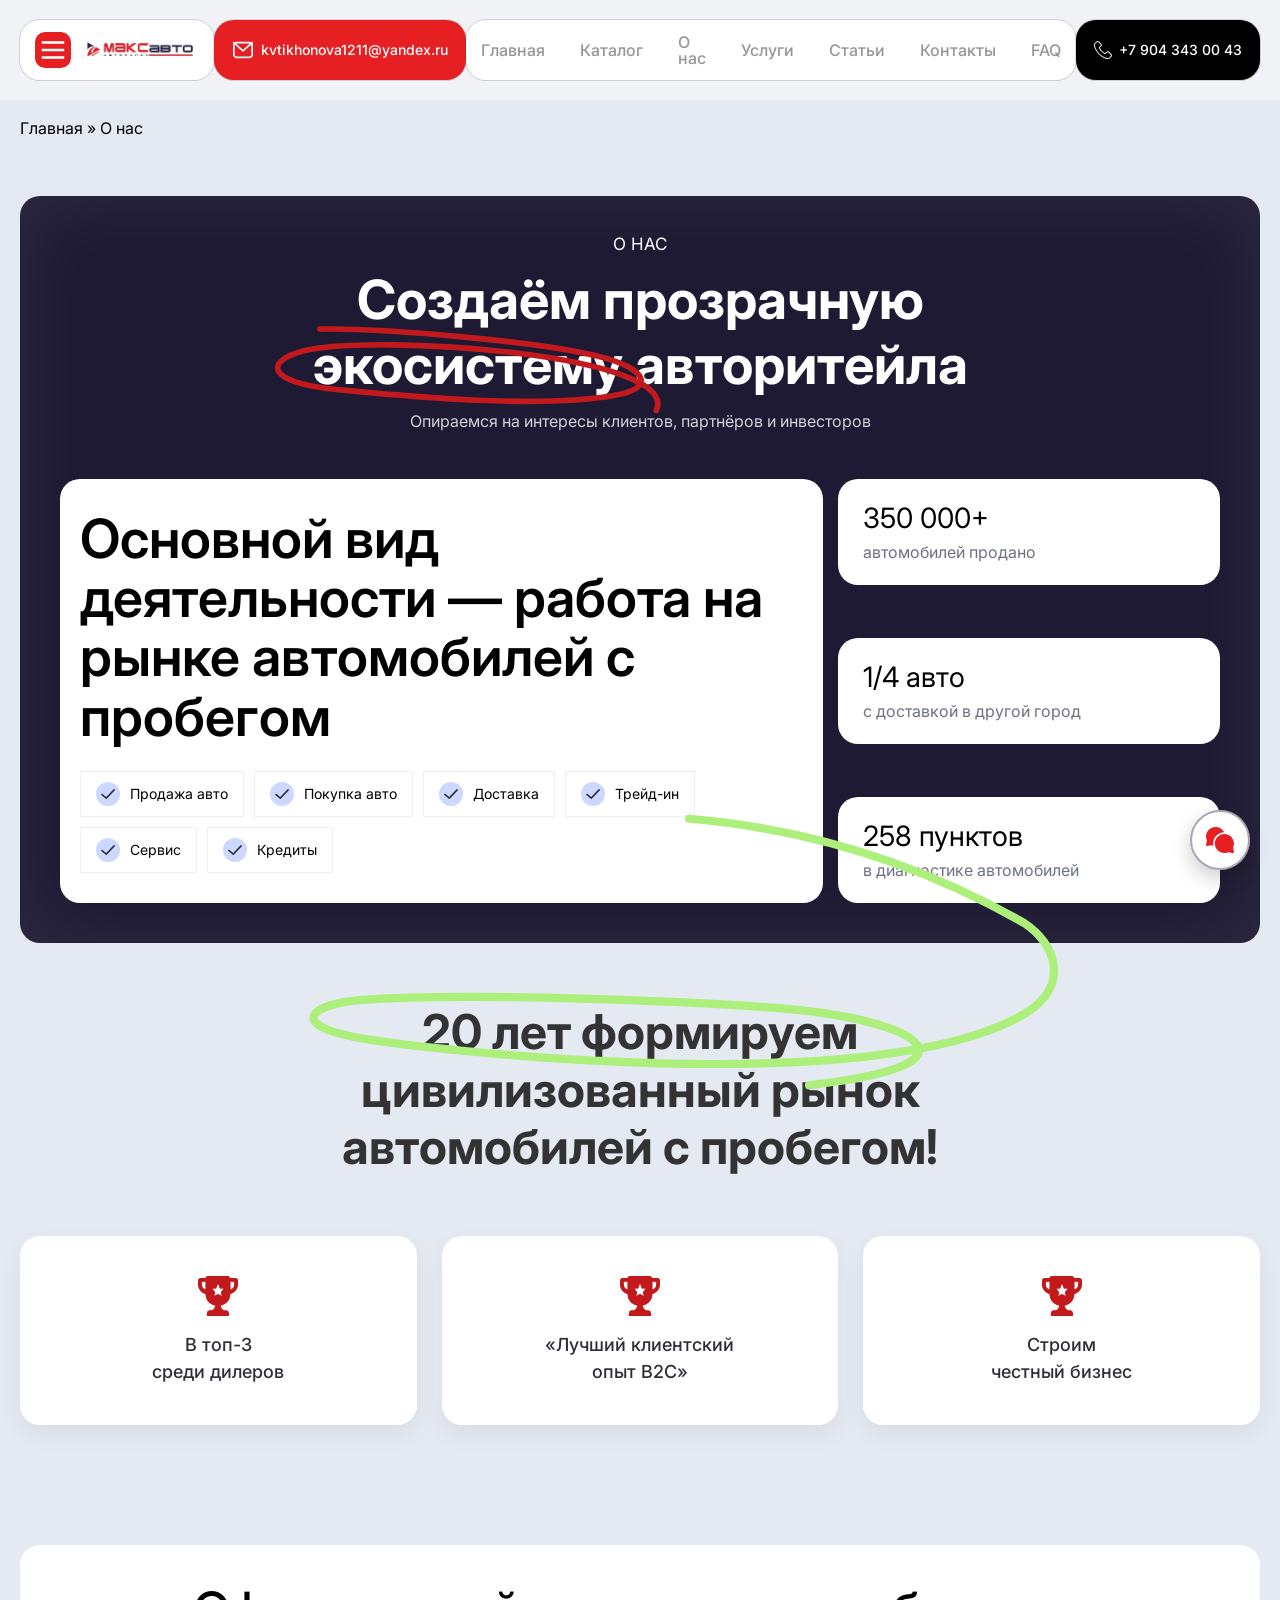
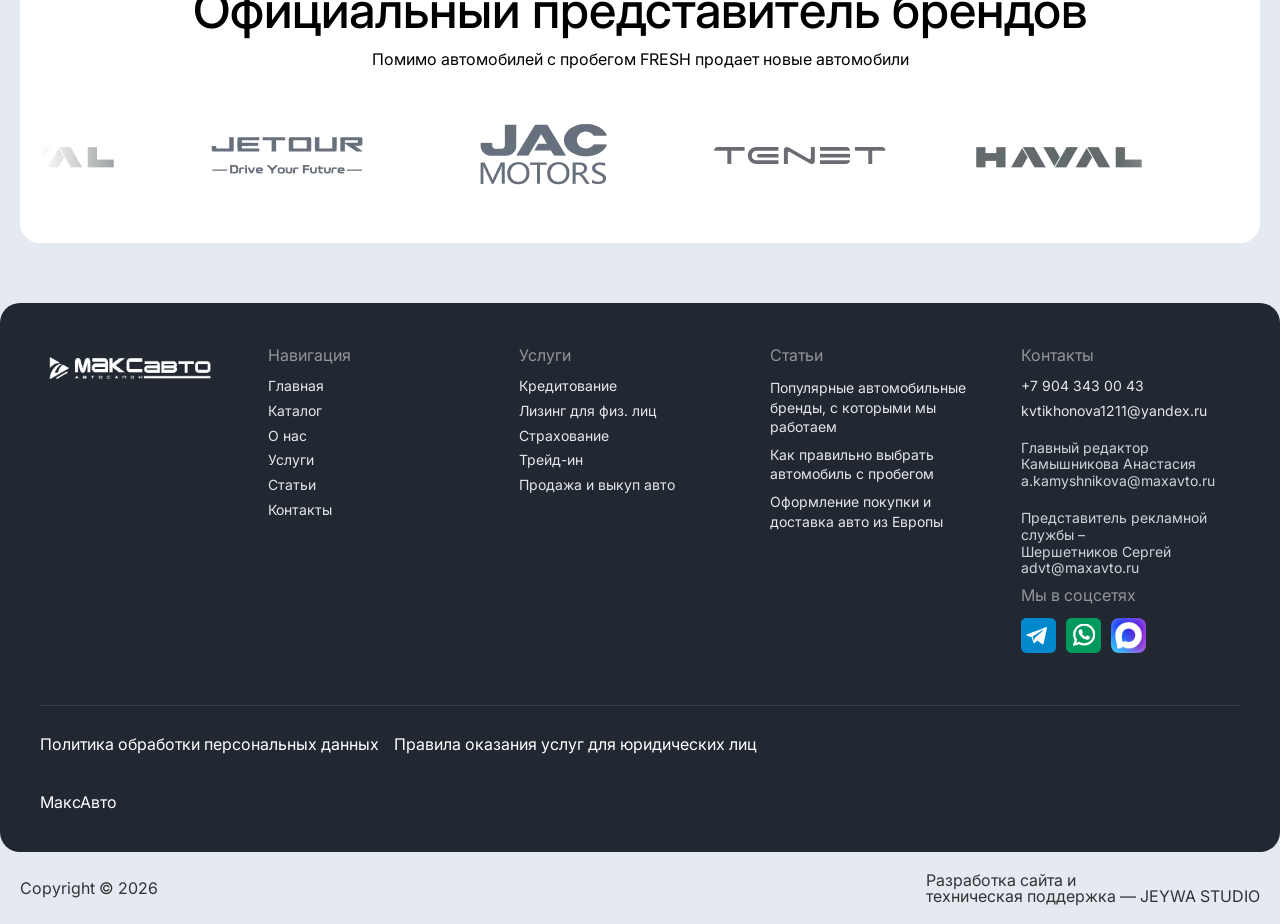
==== about.html @ a086f5d8 "new" ====
<!doctype html>
<html lang="ru">
  <head>
    <meta charset="UTF-8" />
    <meta name="viewport" content="width=device-width, initial-scale=1.0" />
    <link rel="preconnect" href="https://fonts.googleapis.com" />
    <link rel="preconnect" href="https://fonts.gstatic.com" crossorigin />
    <link
      rel="stylesheet"
      href="https://fonts.googleapis.com/css2?family=Inter:ital,opsz,wght@0,14..32,100..900;1,14..32,100..900&display=swap"
    />
    <link rel="stylesheet" href="/assests/css/reset.css" />
    <link
      rel="stylesheet"
      href="https://cdn.jsdelivr.net/npm/swiper@11/swiper-bundle.min.css"
    />
    <link rel="stylesheet" href="/assests/css/style.css" />
    <link
      rel="shortcut icon"
      href="/assests/img/icon.webp"
      type="image/x-icon"
    />
    <title>МаксАвто</title>
  </head>
  <body>
    <div class="wrapper">
      <div id="main-div">
        <div id="main-button" class="chat-pulse">
          <svg
            class="icon-mail"
            xmlns="http://www.w3.org/2000/svg"
            version="1.1"
            xmlns:xlink="http://www.w3.org/1999/xlink"
            width="28"
            height="28"
            x="0"
            y="0"
            viewBox="0 0 512.012 512.012"
            style="enable-background: new 0 0 512 512"
            xml:space="preserve"
            class=""
          >
            <g>
              <path
                d="M333.201 115.038c-28.905-59.021-89.37-98.042-157.193-98.042-97.047 0-176 78.505-176 175 0 26.224 5.63 51.359 16.742 74.794L.299 349.055c-2.094 10.472 7.144 19.728 17.618 17.656l83.279-16.465a172.546 172.546 0 0 0 34.732 12.151c-26.717-126.541 69.199-245.321 197.273-247.359z"
                fill="#e61f22"
                opacity="1"
                data-original="#e61f22"
                class=""
              ></path>
              <path
                d="M495.266 394.79a174.485 174.485 0 0 0 7.511-18.514h-.549c37.448-109.917-41.305-225.441-157.567-231.066l-.005-.018c-100.036-4.61-183.148 75.486-183.148 174.804 0 96.414 78.361 174.857 174.743 174.997 26.143-.035 51.201-5.663 74.568-16.747 91.207 18.032 84.094 16.75 86.189 16.75 9.479 0 16.56-8.686 14.709-17.941z"
                fill="#e61f22"
                opacity="1"
                data-original="#e61f22"
                class=""
              ></path>
            </g>
          </svg>

          <svg
            class="icon-close"
            xmlns="http://www.w3.org/2000/svg"
            version="1.1"
            xmlns:xlink="http://www.w3.org/1999/xlink"
            width="20"
            height="20"
            x="0"
            y="0"
            viewBox="0 0 320.591 320.591"
            style="enable-background: new 0 0 512 512"
            xml:space="preserve"
            class=""
          >
            <g>
              <path
                d="M30.391 318.583a30.37 30.37 0 0 1-21.56-7.288c-11.774-11.844-11.774-30.973 0-42.817L266.643 10.665c12.246-11.459 31.462-10.822 42.921 1.424 10.362 11.074 10.966 28.095 1.414 39.875L51.647 311.295a30.366 30.366 0 0 1-21.256 7.288z"
                fill="#333"
                opacity="1"
                data-original="#2e5085"
                class=""
              ></path>
              <path
                d="M287.9 318.583a30.37 30.37 0 0 1-21.257-8.806L8.83 51.963C-2.078 39.225-.595 20.055 12.143 9.146c11.369-9.736 28.136-9.736 39.504 0l259.331 257.813c12.243 11.462 12.876 30.679 1.414 42.922-.456.487-.927.958-1.414 1.414a30.368 30.368 0 0 1-23.078 7.288z"
                fill="#333"
                opacity="1"
                data-original="#2e5085"
                class=""
              ></path>
            </g>
          </svg>
        </div>
        <button
          type="button"
          id="wrapperdown"
          class="onlineregistration modalBtn"
          data-btn="1"
        >
          Заказать звонок
        </button>
        <a
          class="wrappericon"
          href="https://wa.me/79189179163"
          id="wrapper_whatsapp"
          target="_blank"
          title="whatsapp"
        >
          <svg
            xmlns="http://www.w3.org/2000/svg"
            version="1.1"
            x="0"
            y="0"
            width="24"
            height="24"
            viewBox="0 0 682 682.667"
          >
            <g>
              <path
                fill-rule="evenodd"
                d="M544.387 93.008C484.512 33.063 404.883.035 320.05 0 145.246 0 2.98 142.262 2.91 317.113c-.024 55.895 14.577 110.457 42.331 158.551L.25 640l168.121-44.102c46.324 25.27 98.477 38.586 151.55 38.602h.134c174.785 0 317.066-142.273 317.132-317.133.036-84.742-32.921-164.418-92.8-224.36zM320.05 580.94h-.11c-47.296-.02-93.683-12.73-134.16-36.742l-9.62-5.715-99.766 26.172 26.628-97.27-6.27-9.972c-26.386-41.969-40.32-90.476-40.296-140.281.055-145.332 118.305-263.57 263.7-263.57 70.406.023 136.59 27.476 186.355 77.3s77.156 116.051 77.133 186.485C583.582 462.69 465.34 580.94 320.05 580.94zm144.586-197.418c-7.922-3.968-46.883-23.132-54.149-25.78-7.258-2.645-12.547-3.962-17.824 3.968-5.285 7.93-20.469 25.781-25.094 31.066-4.625 5.29-9.242 5.953-17.168 1.985-7.925-3.965-33.457-12.336-63.726-39.332-23.555-21.012-39.457-46.961-44.082-54.89-4.617-7.938-.04-11.813 3.476-16.173 8.578-10.652 17.168-21.82 19.809-27.105 2.644-5.29 1.32-9.918-.664-13.883-1.977-3.965-17.824-42.969-24.426-58.84-6.437-15.445-12.965-13.36-17.832-13.601-4.617-.231-9.902-.278-15.187-.278-5.282 0-13.868 1.98-21.133 9.918-7.262 7.934-27.73 27.102-27.73 66.106s28.394 76.683 32.355 81.972c3.96 5.29 55.879 85.328 135.367 119.649 18.906 8.172 33.664 13.043 45.176 16.695 18.984 6.031 36.254 5.18 49.91 3.14 15.226-2.277 46.879-19.171 53.488-37.68 6.602-18.51 6.602-34.374 4.617-37.683-1.976-3.304-7.261-5.285-15.183-9.254zm0 0"
                fill="white"
              ></path>
            </g>
          </svg>
        </a>
        <a
          class="wrappericon wrapper_icon_messenger"
          href="#"
          id="wrapper_messenger"
          target="_blank"
          title="mesenger"
        >
          <img
            src="/assests/img/maxmessencer.png"
            loading="lazy"
            width="55"
            height="55"
            alt="mesenger"
          />
        </a>
        <a
          class="wrappericon"
          href="ht"
          id="wrappertg"
          target="_blank"
          title="Telegram"
        >
          <svg
            xmlns="http://www.w3.org/2000/svg"
            version="1.1"
            width="27"
            height="27"
            x="0"
            y="0"
            viewBox="0 0 24 24"
          >
            <g>
              <path
                d="m9.417 15.181-.397 5.584c.568 0 .814-.244 1.109-.537l2.663-2.545 5.518 4.041c1.012.564 1.725.267 1.998-.931L23.93 3.821l.001-.001c.321-1.496-.541-2.081-1.527-1.714l-21.29 8.151c-1.453.564-1.431 1.374-.247 1.741l5.443 1.693L18.953 5.78c.595-.394 1.136-.176.691.218z"
                fill="#fff"
              ></path>
            </g>
          </svg>
        </a>
      </div>
    </div>
    <header>
      <div class="container">
        <div class="logo">
          <div class="nav-trigger desktop" id="navTrigger">
            <svg
              viewBox="0 0 24 24"
              width="22"
              height="14"
              stroke="#fff"
              stroke-width="2"
              fill="none"
            >
              <path d="M3 6h18M3 12h18M3 18h18" />
            </svg>
          </div>
          <a href="/">
            <img src="assests/img/maxlogo.webp" alt="МаксАвто" />
          </a>
        </div>

        <div class="nav-trigger mobile" id="navTrigger2">
          <svg
            viewBox="0 0 24 24"
            width="35"
            height="35"
            stroke="#000"
            stroke-width="2"
            fill="none"
          >
            <path d="M3 6h18M3 12h18M3 18h18" />
          </svg>
        </div>

        <div class="phone">
          <a href="mailto:kvtikhonova1211@yandex.ru">
            <svg
              xmlns="http://www.w3.org/2000/svg"
              width="22"
              height="22"
              viewBox="0 0 24 24"
              fill="none"
              stroke="currentColor"
              stroke-width="1.8"
              stroke-linecap="round"
              stroke-linejoin="round"
            >
              <rect x="2" y="4" width="20" height="16" rx="3" />
              <polyline points="2,4 12,13 22,4" />
            </svg>
            kvtikhonova1211@yandex.ru
          </a>
        </div>

        <div class="headernav">
          <nav>
            <ul>
              <li><a href="#">Главная</a></li>
              <li><a href="/catalog.html">Каталог</a></li>
              <li><a href="/about.html">О нас</a></li>
              <li><a href="/services.html">Услуги</a></li>
              <li><a href="/articles.html">Статьи</a></li>
              <li><a href="/contacts.html">Контакты</a></li>
              <li><a href="/faq.html">FAQ</a></li>
            </ul>
          </nav>
        </div>

        <div class="icons">
          <a href="tel:+79043430043" class="icons__phone">
            <svg
              xmlns="http://www.w3.org/2000/svg"
              width="18"
              height="18"
              viewBox="0 0 482.6 482.6"
              style="enable-background: new 0 0 512 512"
              xml:space="preserve"
            >
              <g>
                <path
                  d="M98.339 320.8c47.6 56.9 104.9 101.7 170.3 133.4 24.9 11.8 58.2 25.8 95.3 28.2 2.3.1 4.5.2 6.8.2 24.9 0 44.9-8.6 61.2-26.3.1-.1.3-.3.4-.5 5.8-7 12.4-13.3 19.3-20 4.7-4.5 9.5-9.2 14.1-14 21.3-22.2 21.3-50.4-.2-71.9l-60.1-60.1c-10.2-10.6-22.4-16.2-35.2-16.2-12.8 0-25.1 5.6-35.6 16.1l-35.8 35.8c-3.3-1.9-6.7-3.6-9.9-5.2-4-2-7.7-3.9-11-6-32.6-20.7-62.2-47.7-90.5-82.4-14.3-18.1-23.9-33.3-30.6-48.8 9.4-8.5 18.2-17.4 26.7-26.1 3-3.1 6.1-6.2 9.2-9.3 10.8-10.8 16.6-23.3 16.6-36s-5.7-25.2-16.6-36l-29.8-29.8c-3.5-3.5-6.8-6.9-10.2-10.4-6.6-6.8-13.5-13.8-20.3-20.1-10.3-10.1-22.4-15.4-35.2-15.4-12.7 0-24.9 5.3-35.6 15.5l-37.4 37.4c-13.6 13.6-21.3 30.1-22.9 49.2-1.9 23.9 2.5 49.3 13.9 80 17.5 47.5 43.9 91.6 83.1 138.7zm-72.6-216.6c1.2-13.3 6.3-24.4 15.9-34l37.2-37.2c5.8-5.6 12.2-8.5 18.4-8.5 6.1 0 12.3 2.9 18 8.7 6.7 6.2 13 12.7 19.8 19.6 3.4 3.5 6.9 7 10.4 10.6l29.8 29.8c6.2 6.2 9.4 12.5 9.4 18.7s-3.2 12.5-9.4 18.7c-3.1 3.1-6.2 6.3-9.3 9.4-9.3 9.4-18 18.3-27.6 26.8l-.5.5c-8.3 8.3-7 16.2-5 22.2.1.3.2.5.3.8 7.7 18.5 18.4 36.1 35.1 57.1 30 37 61.6 65.7 96.4 87.8 4.3 2.8 8.9 5 13.2 7.2 4 2 7.7 3.9 11 6 .4.2.7.4 1.1.6 3.3 1.7 6.5 2.5 9.7 2.5 8 0 13.2-5.1 14.9-6.8l37.4-37.4c5.8-5.8 12.1-8.9 18.3-8.9 7.6 0 13.8 4.7 17.7 8.9l60.3 60.2c12 12 11.9 25-.3 37.7-4.2 4.5-8.6 8.8-13.3 13.3-7 6.8-14.3 13.8-20.9 21.7-11.5 12.4-25.2 18.2-42.9 18.2-1.7 0-3.5-.1-5.2-.2-32.8-2.1-63.3-14.9-86.2-25.8-62.2-30.1-116.8-72.8-162.1-127-37.3-44.9-62.4-86.7-79-131.5-10.3-27.5-14.2-49.6-12.6-69.7z"
                  fill="currentColor"
                ></path>
              </g>
            </svg>
            +7 904 343 00 43
          </a>
        </div>
      </div>
    </header>
    <main>
      <section class="bredcrumb">
        <div class="container">
          <div class="speedbar">
            <div class="over"><a href="/">Главная</a> » О нас</div>
          </div>
        </div>
      </section>
      <section class="about section">
        <div class="container">
          <div class="about-box">
            <!-- TOP TEXT -->
            <div class="about-head">
              <span>О НАС</span>
              <h2>
                Создаём прозрачную <br />
                <b class="stroke-text">экосистему</b> авторитейла
              </h2>
              <p>Опираемся на интересы клиентов, партнёров и инвесторов</p>
            </div>

            <!-- CONTENT -->
            <div class="about-grid">
              <!-- LEFT BIG -->
              <div class="about-main">
                <h3>
                  Основной вид деятельности — работа на рынке автомобилей с
                  пробегом
                </h3>

                <div class="about-tags">
                  <span>Продажа авто</span>
                  <span>Покупка авто</span>
                  <span>Доставка</span>
                  <span>Трейд-ин</span>
                  <span>Сервис</span>
                  <span>Кредиты</span>
                </div>
              </div>

              <!-- RIGHT STATS -->
              <div class="about-stats">
                <div class="about-card">
                  <h4>350 000+</h4>
                  <p>автомобилей продано</p>
                </div>

                <div class="about-card">
                  <h4>1/4 авто</h4>
                  <p>с доставкой в другой город</p>
                </div>

                <div class="about-card">
                  <h4>258 пунктов</h4>
                  <p>в диагностике автомобилей</p>
                </div>
              </div>
            </div>
          </div>
        </div>
      </section>
      <section class="about-bottom">
        <div class="container">
          <div class="about-bottom-inner">
            <h2 class="about-title">
              <span class="about-line-green"> 20 лет формируем </span> <br />
              цивилизованный рынок <br />
              автомобилей с пробегом!
            </h2>

            <div class="about-cards">
              <div class="about-card2">
                <p>В топ-3 <br />среди дилеров</p>
              </div>

              <div class="about-card2">
                <p>«Лучший клиентский <br />опыт B2C»</p>
              </div>

              <div class="about-card2">
                <p>Строим <br />честный бизнес</p>
              </div>
            </div>
          </div>
        </div>
      </section>
      <section class="_bestStandardsDealer_50ytu_136">
        <div class="container">
          <div class="content">
            <div class="_bestStandardsDealerHeader_50ytu_141">
              <h2 class="_bestStandardsDealerTitle_50ytu_144">
                Официальный представитель брендов
              </h2>
              <p class="_bestStandardsDealerText_50ytu_151">
                Помимо автомобилей с&nbsp;пробегом FRESH продает новые
                автомобили
              </p>
            </div>
            <div
              loop=""
              class="_logoMarquee_50ytu_157"
              aria-label="Логотипы наших партнёров"
              role="marquee"
            >
              <ul class="_logoMarqueeList_50ytu_164">
                <!--[-->
                <li class="_logoMarqueeListItem_50ytu_183">
                  <img
                    class="_logoMarqueeListSubitem_50ytu_198"
                    alt="Логотип Хавал"
                    src="[data-uri]"
                    aria-label="Логотип Хавал"
                    decoding="async"
                  />
                </li>
                <li class="_logoMarqueeListItem_50ytu_183">
                  <img
                    class="_logoMarqueeListSubitem_50ytu_198"
                    alt="Логотип Джетур"
                    src="[data-uri]"
                    aria-label="Логотип Джетур"
                    decoding="async"
                  />
                </li>
                <li class="_logoMarqueeListItem_50ytu_183">
                  <img
                    class="_logoMarqueeListSubitem_50ytu_198"
                    alt="Логотип Джак Моторс"
                    src="[data-uri]"
                    aria-label="Логотип Джак Моторс"
                    decoding="async"
                  />
                </li>
                <li class="_logoMarqueeListItem_50ytu_183">
                  <img
                    class="_logoMarqueeListSubitem_50ytu_198"
                    alt="Логотип Тенет"
                    src="data:image/svg+xml,%3csvg%20width='180'%20height='117'%20viewBox='0%200%20180%20117'%20fill='none'%20xmlns='http://www.w3.org/2000/svg'%3e%3cpath%20d='M175.539%2053.6435C175.539%2051.6309%20173.91%2050%20171.899%2050H162.217H158.303H144.98V53.6435H158.303V66.9881H162.217V53.6435H175.539Z'%20fill='%23696C70'/%3e%3cpath%20d='M17.3735%2050H7.69104C5.68025%2050%204.05078%2051.6309%204.05078%2053.6435H17.3735V66.9881H21.287V53.6435H34.6097V50H21.287H17.3735Z'%20fill='%23696C70'/%3e%3cpath%20d='M98.9496%2061.9792L78.8005%2050.5509C78.1656%2050.1889%2077.4482%2050%2076.717%2050C75.172%2050%2073.918%2051.2552%2073.918%2052.8015V66.9881H77.8314V56.1381C77.8314%2055.1427%2078.9047%2054.517%2079.7695%2055.0069L99.9187%2066.4372C100.554%2066.7972%20101.273%2066.9881%20102.002%2066.9881C103.547%2066.9881%20104.801%2065.7329%20104.801%2064.1866V50H100.888V60.848C100.888%2061.8434%2099.8145%2062.4691%2098.9496%2061.9792Z'%20fill='%23696C70'/%3e%3cpath%20d='M48.8436%2060.5283H68.4149V56.8848H48.8436C47.8392%2056.8848%2047.0234%2057.7012%2047.0234%2058.7065C47.0234%2059.7118%2047.8392%2060.5283%2048.8436%2060.5283Z'%20fill='%23696C70'/%3e%3cpath%20d='M46.3468%2050C41.6569%2050%2037.8555%2053.8049%2037.8555%2058.499C37.8555%2063.193%2041.6569%2066.9999%2046.3468%2066.9999H68.4144V63.3563H46.62C43.9409%2063.3563%2041.7689%2061.1824%2041.7689%2058.5009C41.7689%2055.8194%2043.9409%2053.6455%2046.62%2053.6455H68.4144V50H46.3468Z'%20fill='%23696C70'/%3e%3cpath%20d='M140.014%2056.8848H110.051V60.5283H140.014V56.8848Z'%20fill='%23696C70'/%3e%3cpath%20d='M110.051%2067H136.374C138.385%2067%20140.014%2065.369%20140.014%2063.3564H110.051V67Z'%20fill='%23696C70'/%3e%3cpath%20d='M110.051%2050V53.6435H140.014C140.014%2051.6309%20138.385%2050%20136.374%2050H110.051Z'%20fill='%23696C70'/%3e%3c/svg%3e"
                    aria-label="Логотип Тенет"
                    decoding="async"
                  />
                </li>
                <!--]-->
              </ul>
              <ul class="_logoMarqueeList_50ytu_164" aria-hidden="true">
                <!--[-->
                <li class="_logoMarqueeListItem_50ytu_183">
                  <img
                    class="_logoMarqueeListSubitem_50ytu_198"
                    alt=""
                    src="[data-uri]"
                    decoding="async"
                  />
                </li>
                <li class="_logoMarqueeListItem_50ytu_183">
                  <img
                    class="_logoMarqueeListSubitem_50ytu_198"
                    alt=""
                    src="[data-uri]"
                    decoding="async"
                  />
                </li>
                <li class="_logoMarqueeListItem_50ytu_183">
                  <img
                    class="_logoMarqueeListSubitem_50ytu_198"
                    alt=""
                    src="[data-uri]"
                    decoding="async"
                  />
                </li>
                <li class="_logoMarqueeListItem_50ytu_183">
                  <img
                    class="_logoMarqueeListSubitem_50ytu_198"
                    alt=""
                    src="data:image/svg+xml,%3csvg%20width='180'%20height='117'%20viewBox='0%200%20180%20117'%20fill='none'%20xmlns='http://www.w3.org/2000/svg'%3e%3cpath%20d='M175.539%2053.6435C175.539%2051.6309%20173.91%2050%20171.899%2050H162.217H158.303H144.98V53.6435H158.303V66.9881H162.217V53.6435H175.539Z'%20fill='%23696C70'/%3e%3cpath%20d='M17.3735%2050H7.69104C5.68025%2050%204.05078%2051.6309%204.05078%2053.6435H17.3735V66.9881H21.287V53.6435H34.6097V50H21.287H17.3735Z'%20fill='%23696C70'/%3e%3cpath%20d='M98.9496%2061.9792L78.8005%2050.5509C78.1656%2050.1889%2077.4482%2050%2076.717%2050C75.172%2050%2073.918%2051.2552%2073.918%2052.8015V66.9881H77.8314V56.1381C77.8314%2055.1427%2078.9047%2054.517%2079.7695%2055.0069L99.9187%2066.4372C100.554%2066.7972%20101.273%2066.9881%20102.002%2066.9881C103.547%2066.9881%20104.801%2065.7329%20104.801%2064.1866V50H100.888V60.848C100.888%2061.8434%2099.8145%2062.4691%2098.9496%2061.9792Z'%20fill='%23696C70'/%3e%3cpath%20d='M48.8436%2060.5283H68.4149V56.8848H48.8436C47.8392%2056.8848%2047.0234%2057.7012%2047.0234%2058.7065C47.0234%2059.7118%2047.8392%2060.5283%2048.8436%2060.5283Z'%20fill='%23696C70'/%3e%3cpath%20d='M46.3468%2050C41.6569%2050%2037.8555%2053.8049%2037.8555%2058.499C37.8555%2063.193%2041.6569%2066.9999%2046.3468%2066.9999H68.4144V63.3563H46.62C43.9409%2063.3563%2041.7689%2061.1824%2041.7689%2058.5009C41.7689%2055.8194%2043.9409%2053.6455%2046.62%2053.6455H68.4144V50H46.3468Z'%20fill='%23696C70'/%3e%3cpath%20d='M140.014%2056.8848H110.051V60.5283H140.014V56.8848Z'%20fill='%23696C70'/%3e%3cpath%20d='M110.051%2067H136.374C138.385%2067%20140.014%2065.369%20140.014%2063.3564H110.051V67Z'%20fill='%23696C70'/%3e%3cpath%20d='M110.051%2050V53.6435H140.014C140.014%2051.6309%20138.385%2050%20136.374%2050H110.051Z'%20fill='%23696C70'/%3e%3c/svg%3e"
                    decoding="async"
                  />
                </li>
                <!--]-->
              </ul>
            </div>
          </div>
        </div>
      </section>
    </main>
    <footer class="footer">
      <div class="container first">
        <div class="footer-top">
          <a href="#top" class="logo-footer">
            <img src="/assests/img/maxlogo.webp" alt="МаксАвто" />
          </a>
          <div class="footer-container">
            <div class="footer-col">
              <h4>Навигация</h4>
              <a href="#top">Главная</a>
              <a href="#catalog">Каталог</a>
              <a href="#about">О нас</a>
              <a href="#services">Услуги</a>
              <a href="#articles">Статьи</a>
              <a href="#contacts">Контакты</a>
            </div>

            <div class="footer-col">
              <h4>Услуги</h4>
              <a href="#services">Кредитование</a>
              <a href="#services">Лизинг для физ. лиц</a>
              <a href="#services">Страхование</a>
              <a href="#services">Трейд-ин</a>
              <a href="#services">Продажа и выкуп авто</a>
            </div>

            <div class="footer-col footer-col--articles">
              <h4>Статьи</h4>
              <a href="#articles"
                >Популярные автомобильные бренды, с которыми мы работаем</a
              >
              <a href="#articles"
                >Как правильно выбрать автомобиль с пробегом</a
              >
              <a href="#articles"
                >Оформление покупки и доставка авто из Европы</a
              >
            </div>

            <div class="footer-col">
              <h4>Контакты</h4>
              <a href="tel:+79043430043">+7 904 343 00 43</a>
              <a href="mailto:kvtikhonova1211@yandex.ru"
                >kvtikhonova1211@yandex.ru</a
              >

              <p class="mt">
                Главный редактор<br />
                Камышникова Анастасия<br />
                a.kamyshnikova@maxavto.ru
              </p>

              <p class="mt">
                Представитель рекламной службы –<br />
                Шершетников Сергей<br />
                advt@maxavto.ru
              </p>

              <h4>Мы в соцсетях</h4>
              <div class="icons">
                <a href="">
                  <img src="/assests/img/telegram.svg" alt="" />
                </a>
                <a href="">
                  <img src="/assests/img/whatsapp.svg" alt="" />
                </a>
                <a href="">
                  <img src="/assests/img/maxmessencer.png" alt="" />
                </a>
              </div>
            </div>
          </div>
        </div>
        <div class="politics">
          <a href="">Политика обработки персональных данных</a>
          <a href="">Правила оказания услуг для юридических лиц</a>
        </div>
        <div class="brands-footer">
          <a href="/">МаксАвто</a>
          <img
            src="https://cdn-s.freshauto.ru/system/brand_logo/bw_logo/1/Sollers.svg"
            alt=""
          />
          <img
            src="https://cdn-s.freshauto.ru/system/brand_logo/bw_logo/3/Logo-7.png"
            alt=""
          />
          <img
            src="https://cdn-s.freshauto.ru/system/brand_logo/bw_logo/4/Haval.svg"
            alt=""
          />
          <img
            src="https://cdn-s.freshauto.ru/system/brand_logo/bw_logo/5/Exeed.svg"
            alt=""
          />
          <img
            src="https://cdn-s.freshauto.ru/system/brand_logo/bw_logo/7/%D0%9C%D0%BE%D1%81%D0%BA%D0%B2%D0%B8%D1%87.svg"
            alt=""
          />
          <img
            src="https://cdn-s.freshauto.ru/system/brand_logo/bw_logo/8/Logo-6.png"
            alt=""
          />
          <img
            src="https://cdn-s.freshauto.ru/system/brand_logo/bw_logo/9/Jetour.svg"
            alt=""
          />
          <img
            src="https://cdn-s.freshauto.ru/system/brand_logo/bw_logo/10/Jac_Motors.svg"
            alt=""
          />
          <img
            src="https://cdn-s.freshauto.ru/system/brand_logo/bw_logo/12/Logo-5.png"
            alt=""
          />
        </div>
      </div>
      <div class="container">
        <div class="footer-bottom">
          <div>
            <p>Copyright © <span id="year"></span></p>
          </div>
          <a href="https://jeywastudio.com/">
            Разработка сайта и <br />
            техническая поддержка — JEYWA STUDIO
          </a>
        </div>
      </div>
    </footer>
    <script src="https://cdn.jsdelivr.net/npm/swiper@11/swiper-bundle.min.js"></script>
    <script src="/assests/main.js"></script>
  </body>
</html>
---- assests/css/style.css ----
:root {
  --color-brand-red:        #e61f22;
  --color-brand-red-dark:   #c4191c;
  --color-brand-red-light:  #ff4548;
  --color-brand-navy:       #000;
  --color-brand-navy-dark:  #1e1a33;
  --color-brand-white:      #FFFFFF;

  --color-brand-text-primary:  var(--color-brand-navy);
  --color-brand-text-accent:   var(--color-brand-red);
  --color-brand-text-on-dark:  #FFFFFF;

  --color-brand-cta-bg:        var(--color-brand-red);
  --color-brand-cta-bg-hover:  var(--color-brand-red-dark);
  --color-brand-cta-text:      #FFFFFF;

  --header-bg:      #F0F2F5;
  --header-offset:  100px;
  --pill-bg:        #FFFFFF;
  --pill-radius:    50px;
  --pill-shadow:    0 1px 3px rgba(0, 0, 0, 0.08);
  --br:             20px;

  --radius-lg: 16px;
  --radius-md: 10px;
  --radius-sm: 6px;

  --font-main: "Inter", sans-serif;

  --primary:        var(--color-brand-navy);
  --primary-hover:  var(--color-brand-navy-dark);
  --secondary:      var(--color-brand-red);
  --blue-dark:      var(--color-brand-navy);
  --white:          #FFFFFF;
  --border:         #e4e6ed;
  --color-2:        #fafbfc;
  --tertiary:       #8f8f8f;
  --fourty:         #4a5568;
}

html {
  font-family: var(--font-main);
  background: #e4e9f2;
  -webkit-font-smoothing: antialiased;
  -moz-osx-font-smoothing: grayscale;
}

body {
  font-family: var(--font-main);
  background: #e4e9f2;
  padding-top: var(--header-offset);
  transition: padding-top 0.4s cubic-bezier(0.4, 0, 0.2, 1);
  color: var(--color-brand-text-primary);
}

button,
input,
select,
textarea {
  font-family: inherit;
}

.container {
  max-width: 1450px;
  padding: 0 20px;
  margin: auto;
}

a { text-decoration: none; }

/* ── HEADER ── */
header {
  position: fixed;
  top: 0; left: 0; right: 0;
  z-index: 99;
  padding: 20px 0;
  transition:
    padding 0.4s cubic-bezier(0.4, 0, 0.2, 1),
    background-color 0.4s ease,
    box-shadow 0.4s ease;
    background: var(--header-bg);
}

header .container {
  display: flex;
  justify-content: space-between;
  align-items: center;
}

header .container > div {
  border-radius: var(--br);
  background: #ffffff;
  height: 60px;
  display: flex;
  align-items: center;
  padding: 0 15px;
  transition:
    box-shadow 0.4s cubic-bezier(0.4, 0, 0.2, 1),
    transform 0.4s cubic-bezier(0.4, 0, 0.2, 1);
    box-shadow: rgba(0, 0, 0, 0.02) 0px 1px 3px 0px, rgba(27, 31, 35, 0.15) 0px 0px 0px 1px;
}

.logo {
  width: 250px;
  height: 60px;
  display: flex;
  align-items: center;
  justify-content: flex-start;
  gap: 10px;
  background: #ffffff !important;
  border-radius: var(--br);
  overflow: hidden;
}

.logo svg { width: 30px; height: 30px; }
.logo a { width: 170px; }
.logo img { width: 100%; object-fit: contain; height: 100%; filter: none; }

.nav-trigger.desktop {
  display: flex;
  align-items: center;
  justify-content: center;
  width: 36px;
  height: 36px;
  flex-shrink: 0;
  background: var(--color-brand-red);
  border-radius: var(--radius-md);
  cursor: pointer;
  transition: background 0.2s;
}

.nav-trigger.desktop:hover { background: var(--color-brand-red-dark); }
.nav-trigger.mobile { display: none; }

.headernav nav ul {
  display: flex;
  align-items: center;
  gap: 35px;
}

.headernav nav ul li a {
  color: rgba(41, 45, 52, 0.5);
  font-size: 16px;
  font-weight: 500;
  transition: 0.3s ease;
  border-bottom: 2px solid transparent;
  padding-bottom: 18px;
}

.headernav nav ul li a:hover {
  color: var(--color-brand-red);
  border-color: var(--color-brand-red);
}

header .container > .phone {
  height: 60px;
  padding: 0 18px;
  background: var(--color-brand-red) !important;
}

.phone a {
  display: flex;
  align-items: center;
  gap: 7px;
  color: #ffffff;
  font-size: 14px;
  font-weight: 500;
  white-space: nowrap;
  text-decoration: none;
}

.phone a svg {
  flex-shrink: 0;
}

header .container > .icons {
  height: 60px;
  padding: 0 18px;
  background: var(--color-brand-navy) !important;
}

.icons {
  display: flex;
  align-items: center;
  gap: 5px;
}

.icons__phone {
  display: flex;
  align-items: center;
  gap: 7px;
  color: #ffffff;
  font-size: 14px;
  font-weight: 500;
  white-space: nowrap;
  text-decoration: none;
}

.icons__phone svg {
  flex-shrink: 0;
}

.icons__phone svg path {
  fill: currentColor;
}

.icons__divider { width: 1px; height: 20px; background: #e4e6ed; flex-shrink: 0; }

/* ── RESPONSIVE HEADER ── */
@media (max-width: 1350px) {
  .none { display: none; }
  header nav ul { gap: 23px; }
}

@media (max-width: 1200px) {
  header .headernav,
  header .phone,
  header .icons { display: none !important; }
  .nav-trigger.desktop { display: none !important; }
  .nav-trigger.mobile {
    display: flex !important;
    background: none !important;
    padding: 0;
    box-shadow: none !important;
  }
  header .container > div { justify-content: center; }
  .logo { width: 220px; }
}

/* ══════════════════════════════════════
   HERO SLIDER
══════════════════════════════════════ */
.hero {
  margin: 0 auto 20px;
}

.heroSwiper {
  width: 100%;
  height: 520px;
  border-radius: var(--br);
  overflow: hidden;
  position: relative;
}

.hero__slide {
  display: flex;
  align-items: flex-end;
  padding: 48px 70px;
  background-size: cover;
  background-position: center;
  position: relative;
  overflow: hidden;
}

.hero__slide::before {
  content: '';
  position: absolute;
  inset: 0;
  pointer-events: none;
  background:
    linear-gradient(
      to top,
      rgba(0, 0, 0, 0.55) 0%,
      rgba(0, 0, 0, 0.35) 35%,
      rgba(0, 0, 0, 0.15) 65%,
      rgba(0, 0, 0, 0) 100%
    ),
    linear-gradient(
      to right,
      rgba(0, 0, 0, 0.4) 0%,
      rgba(0, 0, 0, 0.15) 45%,
      rgba(0, 0, 0, 0) 100%
    );
  z-index: 1;
}

.hero__slide--1 {
  background-image: url('/assests/img/slide1new.png');
}

.hero__slide--2 {
  background-image: url('/assests/img/slide2new.png');
}

.hero__slide--3 {
  background-image: url('/assests/img/slide3new.png');
}

.hero__slide--4 {
  background-image: url('/assests/img/slide3new.png');
}

.hero__content {
  max-width: 860px;
  position: relative;
  z-index: 2;
}

.hero__title {
  font-size: 58px;
  font-weight: 800;
  color: #ffffff;
  line-height: 1.05;
  margin-bottom: 20px;
  text-transform: uppercase;
  letter-spacing: -1px;
}

.hero__title span {
  color: #ffffff;
}

.hero__desc {
  max-width: 520px;
  font-size: 17px;
  font-weight: 400;
  color: rgba(255,255,255,0.72);
  line-height: 1.6;
  margin-bottom: 0;
}

/* ── Custom progress pagination ── */
.hero__pagination {
  position: absolute;
  bottom: 28px;
  left: 70px;
  display: flex;
  gap: 10px;
  z-index: 10;
}

.hero__bullet {
  width: 48px;
  height: 6px;
  border-radius: 3px;
  background: rgba(255,255,255,0.25);
  overflow: hidden;
  cursor: pointer;
}

.hero__bullet span {
  display: block;
  height: 100%;
  width: 0%;
  background: #ffffff;
  border-radius: 3px;
  transition: none;
}

/* ── Arrows ── */
.heroSwiper .swiper-button-prev,
.heroSwiper .swiper-button-next {
  width: 48px;
  height: 48px;
  border-radius: 50%;
  background: rgba(255,255,255,0.12);
  border: 1px solid rgba(255,255,255,0.2);
  color: #ffffff;
  transition: background 0.2s, border-color 0.2s;
  backdrop-filter: blur(6px);
}

.heroSwiper .swiper-button-prev:hover,
.heroSwiper .swiper-button-next:hover {
  background: rgba(255, 255, 255, 0.22);
  border-color: rgba(255, 255, 255, 0.45);
}

.heroSwiper .swiper-button-prev::after,
.heroSwiper .swiper-button-next::after {
  font-size: 16px;
  font-weight: 700;
}

@media (max-width: 768px) {
  .heroSwiper { height: 420px; border-radius: 0; }
  .hero { padding: 0; }
  .hero__slide { padding: 40px 30px; }
  .hero__title { font-size: 36px; }
  .hero__desc {
    max-width: 100%;
    font-size: 15px;
  }
  .hero__pagination { left: 30px; }
}


.icons {
  display: flex;
  gap: 10px;
}
.icons img {
  width: 35px;
  height: 35px;
  transition: 0.4s ease;
}
.icons img:hover {
  opacity: 0.7;
}

.footer .container.first {
  background: #222831;
  color: #cfd3da;
  padding: 36px 40px 30px;
  border-radius: var(--br);
}

.footer-top {
  display: flex;
  align-items: flex-start;
  gap: 48px;
  padding-top: 8px;
}

.logo-footer {
  flex-shrink: 0;
}

.footer-container {
  flex: 1;
  display: grid;
  grid-template-columns: repeat(4, minmax(0, 1fr));
  gap: 32px;
  min-width: 0;
}

/* titles */
.footer-col h4 {
  font-size: 16px;
  color: #ffffff80;
  margin-bottom: 15px;
}

/* links */
.footer-col a {
  display: block;
  color: #e5e7eb;
  line-height: 1.2;
  text-decoration: none;
  font-size: 14px;
  margin-bottom: 8px;
  transition: 0.2s;
}

.footer-col a:hover {
  color: #fff;
}

.footer-col--articles a {
  line-height: 1.4;
}

/* text */
.footer-col p {
  font-size: 14px;
  margin-bottom: 10px;
  line-height: 1.2;
}

/* spacing */
.mt {
  margin-top: 20px;
}

/* socials */
.logo-footer img {
  display: block;
  width: 180px;
  height: auto;
  object-fit: contain;
  filter: brightness(0) invert(1);
}
.politics {
  margin: 40px 0 0;
  padding: 30px 0;
  border-top: 1px solid rgba(255, 255, 255, 0.1);
  display: flex;
  gap: 15px;
}
.politics a {
  color: #ffffff;
  font-size: 16px;
}
.brands-footer {
  display: flex;
  gap: 13px 24px;
  align-items: center;
  overflow: hidden;
}
.brands-footer a {
  color: #fff;
}
.brands-footer img {
  max-width: 288px;
  max-height: 40px;
  width: auto;
  height: 40px;
  object-fit: contain;
}
.footer-bottom {
  display: flex;
  align-items: center;
  gap: 20px;
  justify-content: space-between;
  padding: 20px 0;
}
.footer-bottom > a:hover {
  color: var(--blue-dark);
}
.footer-bottom > a {
  transition: 0.4s ease;
  font-size: 16px;
  color: #333;
}
.footer-bottom div {
  display: flex;
  align-items: center;
  gap: 20px;
}

.footer-bottom p {
  font-size: 16px;
  color: #333;
}


@media (max-width: 1200px) {
  .footer-top {
    flex-direction: column;
    gap: 28px;
  }

  .footer-container {
    width: 100%;
    grid-template-columns: repeat(2, minmax(0, 1fr));
  }
}

@media (max-width: 768px) {
  .footer-container {
    grid-template-columns: 1fr;
    gap: 28px;
  }
  .politics {
    flex-direction: column;
  }
  .footer-bottom {
    flex-direction: column;
  }
  .footer-bottom > a {
    transition: 0.4s ease;
    font-size: 16px;
    color: #333;
    text-align: center;
    line-height: 1.2;
  }
}

.section-head {
  text-align: center;
  margin-bottom: 50px;
}

.section-label {
  text-transform: uppercase;
  display: inline-flex;
  align-items: center;
  gap: 10px;
  background: #f4f6f8;
  padding: 10px 18px;
  border-radius: var(--br);
  font-size: 14px;
  color: var(--color-brand-navy);
  font-weight: 500;
}

.section-label i {
  width: 8px;
  height: 8px;
  background: var(--color-brand-red);
  border-radius: 50%;
  display: inline-block;
}

.section-head h2 {
  font-size: 38px;
  font-weight: 700;
  color: var(--color-brand-navy);
  margin-top: 15px;
}

.section-head--catalog {
  display: flex;
  align-items: center;
  justify-content: space-between;
  gap: 20px;
  text-align: left;
  margin-bottom: 32px;
}

.section-head.section-head--catalog {
  text-align: left;
}

.section-head--catalog h2 {
  font-size: 26px;
  font-weight: 700;
  margin: 0;
  line-height: 1.25;
}

.btn-catalog-all {
  flex-shrink: 0;
  display: inline-flex;
  align-items: center;
  gap: 10px;
  padding: 12px 22px;
  border-radius: var(--br);
  background: var(--color-brand-navy);
  font-size: 13px;
  font-weight: 600;
  color: #fff;
  text-decoration: none;
  text-transform: uppercase;
  letter-spacing: 0.02em;
  transition: background 0.2s ease;
}

.btn-catalog-all:hover {
  background: var(--color-brand-navy-dark);
  color: #fff;
}

@media (max-width: 575px) {
  .section-head--catalog {
    flex-direction: column;
    align-items: stretch;
    text-align: center;
  }

  .section-head--catalog h2 {
    font-size: 22px;
  }

  .section-head--catalog .btn-catalog-all {
    justify-content: center;
  }
}

/* BUTTON */
.btn-premium {
  text-transform: uppercase;
  width: fit-content;
  position: relative;
  display: flex;
  align-items: center;
  gap: 14px;
  padding: 18px 34px;
  border-radius: var(--br);
  background: var(--color-brand-red);
  font-size: 18px;
  font-weight: 600;
  color: #fff;
  text-decoration: none;
  overflow: hidden;
  transition: all 0.35s ease;
  margin: 20px auto 0 auto;
}

.btn-premium::before {
  content: "";
  position: absolute;
  top: 0;
  left: -60%;
  width: 50%;
  height: 100%;
  background: linear-gradient(
    120deg,
    transparent,
    rgba(255, 255, 255, 0.5),
    transparent
  );
  transform: skewX(-25deg);
  transition: 0.6s;
}

.btn-premium:hover::before {
  left: 120%;
}



.btn-premium:active {
  transform: scale(0.98);
}

.why-us {
  margin: 60px 0 32px;
  padding: 0;
}

.benefits-card {
  background: #ffffff;
  border-radius: 40px;
  padding: 36px 40px 28px;
  box-shadow: 0 2px 16px rgba(38, 33, 65, 0.06);
}

.benefits-card__title {
  font-size: 28px;
  font-weight: 700;
  color: var(--color-brand-navy);
  line-height: 1.25;
  margin: 0 0 32px;
  text-align: left;
}

.benefits-grid {
  display: grid;
  grid-template-columns: repeat(3, 1fr);
}

.benefits-item {
  display: flex;
  align-items: flex-start;
  gap: 16px;
  padding: 22px 20px;
  border-bottom: 1px solid #e8ecf2;
}

.benefits-item:nth-child(3n + 1),
.benefits-item:nth-child(3n + 2) {
  border-right: 1px solid #e8ecf2;
}

.benefits-item:nth-child(n + 4) {
  border-bottom: none;
  padding-bottom: 18px;
}

.benefits-item__icon {
  flex-shrink: 0;
  width: 48px;
  height: 48px;
  display: flex;
  align-items: center;
  justify-content: center;
  background: rgba(38, 33, 65, 0.08);
  border-radius: 12px;
  color: var(--color-brand-navy);
}

.benefits-item__text h3 {
  font-size: 16px;
  font-weight: 700;
  color: var(--color-brand-navy);
  margin: 0 0 8px;
  line-height: 1.3;
}

.benefits-item__text p {
  font-size: 14px;
  font-weight: 400;
  color: #6b7280;
  line-height: 1.55;
  margin: 0;
}

@media (max-width: 991px) {
  .benefits-card {
    padding: 32px 28px 36px;
    border-radius: 32px;
  }

  .benefits-card__title {
    font-size: 24px;
    margin-bottom: 24px;
  }

  .benefits-grid {
    grid-template-columns: 1fr 1fr;
  }

  .benefits-item {
    border-bottom: 1px solid #e8ecf2;
  }

  .benefits-item:nth-child(3n + 1),
  .benefits-item:nth-child(3n + 2) {
    border-right: none;
  }

  .benefits-item:nth-child(odd) {
    border-right: 1px solid #e8ecf2;
  }

  .benefits-item:nth-child(n + 5) {
    border-bottom: none;
  }
}

@media (max-width: 575px) {
  .benefits-card {
    padding: 24px 20px 28px;
    border-radius: 24px;
  }

  .benefits-card__title {
    font-size: 22px;
  }

  .benefits-grid {
    grid-template-columns: 1fr;
  }

  .benefits-item {
    border-right: none !important;
    padding: 20px 4px;
  }

  .benefits-item:not(:last-child) {
    border-bottom: 1px solid #e8ecf2;
  }
}

html {
  scroll-behavior: smooth;
}

#main-button:focus-visible {
  outline: 2px solid var(--color-brand-red);
  outline-offset: 3px;
}

.icon {
  display: flex;
  align-items: center;
  justify-content: center;
  color: var(--color-brand-navy);
}

.icon img {
  width: 52px;
  height: 52px;
}

.icon {
  display: flex;
  gap: 10px;
}

.row{
  display: grid;
  grid-template-columns: repeat(3, 1fr);
  gap: 30px;
  align-items: stretch
}

.row > * {
  flex-shrink: 0;
  width: 100%;
  max-width: 100%;
  padding-right: calc(var(--bs-gutter-x) * 0.5);
  padding-left: calc(var(--bs-gutter-x) * 0.5);
  margin-top: var(--bs-gutter-y);
}
.col-12 {
  flex: 0 0 auto;
  width: 100%;
}
.brends {
  padding: 60px 0;
}

.brends .row {
  display: grid;
  grid-template-columns: repeat(2, 1fr);
  gap: 5px;
  row-gap: 5px;
  align-items: stretch;
}

.brends .row > * {
  padding-left: 0;
  padding-right: 0;
  margin-top: 0;
  min-width: 0;
}

@media (min-width: 576px) {
  .brends .row {
    grid-template-columns: repeat(4, 1fr);
  }
}

@media (min-width: 992px) {
  .brends .row {
    grid-template-columns: repeat(7, 1fr);
    gap: 5px;
    row-gap: 5px;
  }
}

.brends-card {
  background-color: #fafbfd;
  border: none;
  border-radius: var(--br);
  min-height: 96px;
  height: 100%;
  padding: 12px 10px;
  justify-content: center;
}

.mouse-cursor-gradient-tracking {
  position: relative;
  font-size: 1.2rem;
  border: none;
  color: #fff;
  cursor: pointer;
  outline: 0;
  overflow: hidden;
  display: flex;
  align-items: center;
}

.brends-card img {
  width: 100%;
  max-width: 110px;
  height: auto;
  max-height: 64px;
  object-fit: contain;
  position: relative;
  z-index: 10;
}

.brends__top {
    justify-content: flex-start;
    align-items: center;
    flex-wrap: wrap;
    gap: 16px 24px;
    margin-bottom: 24px;
}

.brends__top .section-title {
    margin-bottom: 0;
}

.mouse-cursor-gradient-tracking {
    position: relative;
    font-size: 1.2rem;
    border: none;
    color: #fff;
    cursor: pointer;
    outline: 0;
    overflow: hidden;
    display: flex;
    align-items: center
}

.brends-card svg {
  width: min(100%, 110px);
  height: auto;
  max-height: 64px;
}
.mouse-cursor-gradient-tracking::before {
    --size: 0;
    content: '';
    position: absolute;
    z-index: 1;
    left: var(--x);
    top: var(--y);
    width: var(--size);
    height: var(--size);
    background: radial-gradient(circle closest-side,#dbdbe2,transparent);
    transform: translate(-50%,-50%);
    transition: width .4s,height .4s
}

.mouse-cursor-gradient-tracking:hover::before {
    --size: 1000px
}

.car-search {
  padding-top: 24px;
  margin-bottom: 40px;
}

.car-search__pill {
  display: flex;
  align-items: center;
  flex-wrap: wrap;
  background: #fff;
  border-radius: 40px;
  padding: 20px 24px;
  box-shadow: 0 2px 16px rgba(38, 33, 65, 0.08);
  gap: 16px;
  margin: 0 auto;
}

.car-search__select {
  position: relative;
  flex: 1;
  display: flex;
  align-items: center;
  gap: 10px;
  height: 52px;
  padding: 0 20px;
  cursor: pointer;
  user-select: none;
  border: 1px solid #e5e5e5;
  border-radius: 20px;
  background-color: #f3f6fa;
  transition: background 0.2s, border-color 0.2s;
}


.car-search__select > svg:first-child {
  color: #64717f;
  flex-shrink: 0;
}

.car-search__value {
  flex: 1;
  font-size: 15px;
  font-weight: 500;
  color: #9ca3af;
  white-space: nowrap;
  overflow: hidden;
  text-overflow: ellipsis;
}

.car-search__value.selected {
  color: var(--color-brand-navy);
}

.car-search__chevron {
  color: #64717f;
  flex-shrink: 0;
  transition: transform 0.25s ease;
}

.car-search__select.open .car-search__chevron {
  transform: rotate(180deg);
}

/* Dropdown */
.car-search__dropdown {
  display: none;
  position: absolute;
  top: calc(100% + 8px);
  left: 0;
  min-width: 220px;
  background: #fff;
  border-radius: var(--br);
  box-shadow: 0 8px 32px rgba(38, 33, 65, 0.14);
  z-index: 200;
  overflow: hidden;
  padding: 6px 0;
}

.car-search__select.open .car-search__dropdown {
  display: block;
}

.car-search__option {
  padding: 11px 18px;
  font-size: 14px;
  font-weight: 500;
  color: var(--color-brand-navy);
  cursor: pointer;
  transition: background 0.15s, color 0.15s;
}

.car-search__option:hover:not(.car-search__option--empty) {
  background: #f3f6fa;
}



.car-search__option--empty {
  color: #9ca3af;
  cursor: default;
  font-style: italic;
}

.car-search__option--empty:hover {
  background: none;
  color: #9ca3af;
}

/* Divider */
.car-search__divider {
  width: 1px;
  height: 28px;
  background: #e4e6ed;
  flex-shrink: 0;
  margin: 0 4px;
}

.car-search__btn {
  display: flex;
  align-items: center;
  gap: 10px;
  height: 52px;
  padding: 0 24px;
  background: var(--color-brand-red);
  color: #fff;
  font-size: 15px;
  font-weight: 600;
  border: none;
  border-radius: 20px;
  cursor: pointer;
  white-space: nowrap;
  flex-shrink: 0;
  transition: background 0.2s;
}

@media (min-width: 992px) {
  .car-search__select {
    min-width: 0;
  }

  .car-search__btn {
    margin-left: auto;
  }
}

.car-search__btn:hover {
  background: var(--color-brand-red-dark);
}



@media (max-width: 640px) {
  .car-search__pill {
    flex-direction: column;
    border-radius: var(--br);
    padding: 12px;
    gap: 8px;
  }
  .car-search__divider { width: 100%; height: 1px; margin: 0; }
  .car-search__select { width: 100%; }
  .car-search__btn { width: 100%; justify-content: center; }
}
.hero-contact {
  position: relative;
  max-width: 1000px;
  margin: 32px auto 48px;
  background: #f3f3f3;
  border-radius: var(--br);
  padding: 24px;
  display: flex;
  align-items: stretch;
  gap: 20px;
  z-index: 1;
}

.hero-contact__quick {
  flex: 1;
  min-width: 0;
  background: #fff;
  border-radius: var(--br);
  padding: 24px 22px;
  display: flex;
  flex-direction: column;
  gap: 16px;
}

.hero-contact__quick-title {
  margin: 0;
  font-size: 20px;
  font-weight: 700;
  color: var(--color-brand-navy);
  line-height: 1.25;
}

.hero-contact__text {
  margin: 0;
  font-size: 14px;
  line-height: 1.55;
  color: rgba(41, 45, 52, 0.72);
}

.hero-contact__cta {
  display: inline-flex;
  align-items: center;
  justify-content: center;
  width: 100%;
  height: 48px;
  border: none;
  border-radius: var(--br);
  background: var(--color-brand-red);
  color: #fff;
  font-size: 15px;
  font-weight: 600;
  font-family: inherit;
  cursor: pointer;
  transition: background 0.2s;
}

.hero-contact__cta:hover {
  background: var(--color-brand-red-dark);
}

.hero-contact__subtitle {
  margin: 4px 0 0;
  font-size: 13px;
  font-weight: 600;
  text-transform: uppercase;
  letter-spacing: 0.04em;
  color: rgba(41, 45, 52, 0.45);
}

.contact-cards {
  display: flex;
  flex-direction: column;
  gap: 10px;
}

.hero-contact__media {
  flex: 0 0 48%;
  max-width: 500px;
  min-width: 420px;
  min-height: 420px;
  border-radius: var(--br);
  overflow: hidden;
}

.hero-contact__media img {
  display: block;
  width: 100%;
  height: 100%;
  object-fit: cover;
  object-position: center;
}

.contact-card {
  background: #fff;
  border-radius: var(--br);
  padding: 10px 14px;
  display: flex;
  gap: 12px;
  align-items: center;
  text-decoration: none;
  color: inherit;
  box-shadow: rgba(0, 0, 0, 0.16) 0px 1px 4px;
}

.contact-card .icon img {
  width: 44px;
  height: 44px;
  border-radius: 50%;
  display: flex;
  align-items: center;
  justify-content: center;
}

.contact-card span {
  font-size: 15px;
  color: #888;
}

.contact-card h4 {
  font-size: 24px;
  margin: 5px 0 0;
  color: var(--color-brand-navy);
}

@media (max-width: 991px) {
  .hero-contact {
    flex-direction: column;
    padding: 24px 20px;
  }

  .hero-contact__quick {
    flex: none;
    width: 100%;
  }
}

@media (max-width: 575px) {
  .hero-contact {
    margin: 24px 16px 32px;
  }

  .hero-contact__media {
    flex: none;
    width: 100%;
    max-width: none;
    min-width: 0;
    min-height: 300px;
    height: 300px;
  }
}

.cars {
  padding: 8px 0 60px 0;
}

/* CARD */
.car-card {
  display: block;
  background: #ffffff;
  border-radius: var(--br);
  overflow: hidden;
  color: var(--color-brand-navy);
  text-decoration: none;
  box-shadow: 0 2px 16px rgba(38, 33, 65, 0.08);
}

a.car-card:hover {
  color: var(--color-brand-navy);
}

/* IMAGE */
.car-image {
  position: relative;
  width: 100%;
  height: 250px;
  background: #f4f6f8;
  overflow: hidden;
}

.car-image__primary,
.car-image__hover {
  position: absolute;
  inset: 0;
  width: 100%;
  height: 100%;
  object-fit: cover;
  transition: opacity 0.35s ease;
}

.car-image__hover {
  opacity: 0;
}

.car-card:hover .car-image__hover {
  opacity: 1;
}

/* CONTENT */
.car-content {
  padding: 20px;
}

.car-content h3 {
  font-size: 22px;
  font-weight: 700;
  margin-bottom: 10px;
  color: var(--color-brand-navy);
}

/* META */
.car-meta {
  display: flex;
  justify-content: space-between;
  align-items: center;
}

.car-meta span {
  font-size: 13px;
  color: #9ca3af;
  font-weight: 500;
}

.badge {
  background: #f4f6f8;
  color: var(--color-brand-navy);
  padding: 6px 14px;
  border-radius: var(--br);
  font-size: 13px;
  font-weight: 500;
}

/* LINE */
.divider {
  height: 1px;
  background: #e4e6ed;
  margin: 16px 0;
}

/* SPECS GRID */
.car-specs {
  display: grid;
  grid-template-columns: 1fr 1fr;
  gap: 14px;
  margin-bottom: 0;
  padding-bottom: 0;
  border-bottom: none;
}

/* SPEC ITEM */
.spec {
  display: flex;
  gap: 10px;
  align-items: center;
}

.spec p {
  font-size: 12px;
  color: #9ca3af;
  margin-bottom: 3px;
}

.spec b {
  font-size: 14px;
  font-weight: 600;
  color: var(--color-brand-navy);
}

/* ICON BASE */
.car-card .icon {
  background: rgba(38, 33, 65, 0.08);
  border-radius: var(--br);
  padding: 8px;
  display: flex;
  align-items: center;
  justify-content: center;
  flex-shrink: 0;
}

.car-card .icon svg {
  width: 20px;
  height: 20px;
}

.car-card .icon.mileage svg {
  stroke: var(--color-brand-navy);
}

.car-card .icon.gearbox svg circle,
.car-card .icon.gearbox svg path {
  stroke: var(--color-brand-navy);
  fill: none;
}

.car-card .icon.fuel svg path,
.car-card .icon.engine svg path {
  fill: var(--color-brand-navy);
}

/* BOTTOM */
.car-bottom {
  display: flex;
  justify-content: space-between;
  align-items: center;
}

.price {
  font-size: 22px;
  font-weight: 700;
  color: var(--color-brand-navy);
}

.price span {
  font-size: 13px;
  color: #9ca3af;
  font-weight: 400;
}

.btn-car {
  display: inline-flex;
  align-items: center;
  gap: 6px;
  background: transparent;
  color: #6b7280;
  padding: 0;
  border-radius: 0;
  text-decoration: none;
  font-weight: 500;
  font-size: 12px;
  letter-spacing: 0.02em;
  text-transform: uppercase;
  transition: color 0.2s ease;
  pointer-events: none;
}

.car-card:hover .btn-car {
  color: var(--color-brand-navy);
}

/* GRID */
.cars-grid {
  display: grid;
  grid-template-columns: repeat(4, 1fr);
  gap: 18px;
}

.cars-grid > .swiper-slide {
  width: auto !important;
  min-width: 0;
  height: auto;
  flex-shrink: unset;
  box-sizing: border-box;
}

.cars-grid .car-image {
  height: 180px;
}

.cars-grid .car-content {
  padding: 14px 16px;
}

.cars-grid .car-content h3 {
  font-size: 17px;
  margin-bottom: 8px;
  line-height: 1.25;
}

.cars-grid .car-meta span {
  font-size: 11px;
}

.cars-grid .badge {
  padding: 4px 10px;
  font-size: 11px;
}

.cars-grid .divider {
  margin: 12px 0;
}

.cars-grid .car-specs {
  gap: 10px;
}

.cars-grid .spec p {
  font-size: 11px;
}

.cars-grid .spec b {
  font-size: 12px;
}

.cars-grid .car-card .icon {
  padding: 6px;
}

.cars-grid .car-card .icon svg {
  width: 16px;
  height: 16px;
}

.cars-grid .price {
  font-size: 17px;
}

.cars-grid .price span {
  font-size: 11px;
}

.cars-grid .btn-car {
  padding: 10px 14px;
  font-size: 11px;
  border-radius: var(--br);
}

@media (max-width: 1200px) {
  .cars-grid { grid-template-columns: repeat(3, 1fr); }
}

@media (max-width: 991px) {
  .cars-grid { grid-template-columns: repeat(2, 1fr); }
}

@media (max-width: 575px) {
  .cars-grid { grid-template-columns: 1fr; }

  .cars-grid .car-image {
    height: 220px;
  }
}
.services-layout {
  display: grid;
  grid-template-columns: 320px 1fr;
  gap: 15px;
  margin-top: 40px;
  align-items: stretch;
}

.servicesSwiper {
  width: 100%;
  min-height: 520px;
}

.servicesSwiper .swiper-wrapper {
  align-items: stretch;
}

.servicesSwiper .swiper-slide {
  height: auto;
  display: flex;
}

.servicesSwiper .swiper-slide .service-card {
  width: 100%;
}
/* ── Services layout ── */
.services {
  padding: 60px 0;
}

.services-layout {
  display: grid;
  grid-template-columns: 320px 1fr;
  gap: 15px;
  margin-top: 40px;
  align-items: start;
}
.services-cta-card {
  position: relative;
  border-radius: 40px;
  overflow: hidden;
  min-height: 580px;
  display: flex;
  flex-direction: column;
  background: #0D1520;
}

.services-cta-bg {
  position: absolute;
  inset: 0;
  z-index: 0;
}

.services-cta-car-img {
  position: absolute;
  top: 50%;
  left: 0;
  transform: translateY(-50%);
  width: 100%;
  height: 217px;
  object-fit: cover;
  object-position: center center;
}

.services-cta-overlay {
  position: absolute;
  inset: 0;

}

/* Content — flex column, space-between */
.services-cta-content {
  position: relative;
  z-index: 1;
  padding: 32px 24px 30px;
  display: flex;
  flex-direction: column;
  justify-content: space-between;
  height: 100%;
  min-height: 580px;
}

/* Yuxarı text bloku */
.services-cta-top {
  display: flex;
  flex-direction: column;
  gap: 12px;
  text-align: center;
}

.services-cta-card h3 {
  font-size: 26px;
  font-weight: 700;
  color: #fff;
  line-height: 1.25;
  margin: 0;
}

.services-cta-card p {
  font-size: 14px;
  color: rgba(255,255,255,0.6);
  line-height: 1.6;
  margin: 0;
}

/* Aşağı form bloku */
.services-cta-bottom {
  display: flex;
  flex-direction: column;
  gap: 12px;
}

/* Input */
.services-cta-input {
  background: #fff;
  border-radius: 20px;
  padding: 14px 16px;
  display: flex;
  align-items: center;
  justify-content: space-between;
  gap: 10px;
}

.services-cta-input input {
  background: none;
  border: none;
  outline: none;
  color: #0D1520;
  font-size: 16px;
  font-weight: 500;
  width: 100%;
  letter-spacing: 1px;
}

.services-cta-input input::placeholder {
  color: #c0c8d4;
  font-weight: 400;
  letter-spacing: 0;
}

.services-cta-rus {
  display: flex;
  flex-direction: column;
  align-items: center;
  gap: 2px;
  flex-shrink: 0;
  border-left: 1px solid #e4e6ed;
  padding-left: 12px;
}

.services-cta-rus span {
  font-size: 20px;
  line-height: 1;
}

.services-cta-rus small {
  font-size: 10px;
  font-weight: 700;
  color: #0D1520;
  letter-spacing: 0.5px;
}

/* Düymə */
.services-cta-btn {
  display: flex;
  align-items: center;
  justify-content: center;
  height: 52px;
  background: var(--color-brand-red);
  color: #fff;
  font-size: 16px;
  font-weight: 600;
  border: none;
  border-radius: 20px;
  text-decoration: none;
  transition: background 0.2s;
  cursor: pointer;
}

.services-cta-btn:hover {
  background: var(--color-brand-red-dark);
}

.services-cta-link {
  text-align: center;
  font-size: 13px;
  color: rgba(255,255,255,0.45);
  text-decoration: underline;
  text-underline-offset: 3px;
  transition: color 0.2s;
}

.services-cta-link:hover {
  color: #fff;
}
/* ── Services Swiper ── */
.servicesSwiper {
  overflow: hidden;
  height: 100%;
}

.servicesSwiper .swiper-slide {
  height: auto;
}


.services {
  padding: 60px 0;
}

.services-layout {
  display: grid;
  grid-template-columns: 350px 1fr;
  gap: 15px;
  margin-top: 40px;
  align-items: stretch;
}

/* ── Sol CTA card ── */
.services-cta-card {
  position: relative;
  border-radius: 40px;
  overflow: hidden;
  display: flex;
  flex-direction: column;
  background: #0D1520;
}

.services-cta-bg {
  position: absolute;
  inset: 0;
  z-index: 0;
}

.services-cta-car-img {
  position: absolute;
  top: 50%;
  left: 0;
  transform: translateY(-50%);
  width: 100%;
  height: 217px;
  object-fit: cover;
  object-position: center center;
}

.services-cta-overlay {
  position: absolute;
  inset: 0;
  background: linear-gradient(
    to bottom,
    rgba(13, 21, 32, 0.85) 0%,
    rgba(13, 21, 32, 0.2) 40%,
    rgba(13, 21, 32, 0.2) 60%,
    rgba(13, 21, 32, 0.95) 100%
  );
}

.services-cta-content {
  position: relative;
  z-index: 1;
  padding: 32px 24px 30px;
  display: flex;
  flex-direction: column;
  justify-content: space-between;
  flex: 1;
}

.services-cta-top {
  display: flex;
  flex-direction: column;
  gap: 12px;
  text-align: center;
}

.services-cta-card h3 {
  font-size: 24px;
  font-weight: 700;
  color: #fff;
  line-height: 1.25;
  margin: 0;
}

.services-cta-card p {
  font-size: 14px;
  color: rgba(255,255,255,0.55);
  line-height: 1.6;
  margin: 0;
}

.services-cta-bottom {
  display: flex;
  flex-direction: column;
  gap: 12px;
}

.services-cta-input {
  background: #fff;
  border-radius: 20px;
  padding: 14px 16px;
  display: flex;
  align-items: center;
  justify-content: space-between;
  gap: 10px;
}

.services-cta-input input {
  background: none;
  border: none;
  outline: none;
  color: #0D1520;
  font-size: 16px;
  font-weight: 500;
  width: 100%;
  letter-spacing: 1px;
}

.services-cta-input input::placeholder {
  color: #c0c8d4;
  font-weight: 400;
  letter-spacing: 0;
}

.services-cta-rus {
  display: flex;
  flex-direction: column;
  align-items: center;
  gap: 2px;
  flex-shrink: 0;
  border-left: 1px solid #e4e6ed;
  padding-left: 12px;
}

.services-cta-rus span { font-size: 20px; line-height: 1; }
.services-cta-rus small {
  font-size: 10px;
  font-weight: 700;
  color: #0D1520;
  letter-spacing: 0.5px;
}

.services-cta-btn {
  display: flex;
  align-items: center;
  justify-content: center;
  height: 52px;
  background: var(--color-brand-red);
  color: #fff;
  font-size: 16px;
  font-weight: 600;
  border: none;
  border-radius: 20px;
  text-decoration: none;
  transition: background 0.2s;
  cursor: pointer;
}

.services-cta-btn:hover { background: var(--color-brand-red-dark); }

.services-cta-link {
  text-align: center;
  font-size: 13px;
  color: rgba(255,255,255,0.45);
  text-decoration: underline;
  text-underline-offset: 3px;
  transition: color 0.2s;
}

.services-cta-link:hover { color: #fff; }

/* ── Swiper ── */
.servicesSwiper {
  width: 100%;
  overflow: hidden;
}

.servicesSwiper .swiper-wrapper {
  align-items: stretch;
}

.servicesSwiper .swiper-slide {
  height: auto;
  display: flex;
}

/* ── Service card ── */
.service-card {
  background: #f5f7fa;
  border-radius: var(--br);
  text-align: center;
  box-shadow: 0 10px 25px rgba(0, 0, 0, 0.08);
  width: 100%;
  display: flex;
  flex-direction: column;
}

.service-card img {
  width: 100%;
  height: 320px;
  object-fit: contain;
  border-radius: var(--br) var(--br) 0 0;

}

.services-content {
  padding: 20px 24px 28px;
  display: flex;
  flex-direction: column;
  align-items: center;
  flex: 1;
}

.service-card h3 {
  font-size: 20px;
  font-weight: 600;
  color: #1a1a1a;
  margin-bottom: 10px;
}

.service-card p {
  font-size: 14px;
  color: #6b7280;
  line-height: 1.5;
  margin-bottom: 20px;
  flex: 1;
  width: 100%;
}

.service-card a {
  display: inline-flex;
  align-items: center;
  gap: 6px;
  color: var(--color-brand-red);
  font-weight: 500;
  text-decoration: none;
  transition: 0.3s;
  margin-top: auto;
}

.service-card a::after {
  content: '';
  width: 12px;
  height: 13px;
  flex-shrink: 0;
  background: url("data:image/svg+xml,%3Csvg xmlns='http://www.w3.org/2000/svg' width='12' height='13' fill='none'%3E%3Cpath fill='%23e61f22' d='m4.36 1.95 4.21 4.2c.05.05.09.1.11.17a.56.56 0 0 1 0 .38.43.43 0 0 1-.1.15l-4.22 4.21a.6.6 0 0 1-.44.18.61.61 0 0 1-.45-.19.6.6 0 0 1 0-.87L7.15 6.5 3.47 2.83a.59.59 0 0 1-.17-.43.6.6 0 0 1 .19-.45.6.6 0 0 1 .87 0Z'/%3E%3C/svg%3E")
    center / contain no-repeat;
}

.service-card a:hover { color: var(--color-brand-red-dark); }

.service-card a:hover::after {
  background-image: url("data:image/svg+xml,%3Csvg xmlns='http://www.w3.org/2000/svg' width='12' height='13' fill='none'%3E%3Cpath fill='%23c4191c' d='m4.36 1.95 4.21 4.2c.05.05.09.1.11.17a.56.56 0 0 1 0 .38.43.43 0 0 1-.1.15l-4.22 4.21a.6.6 0 0 1-.44.18.61.61 0 0 1-.45-.19.6.6 0 0 1 0-.87L7.15 6.5 3.47 2.83a.59.59 0 0 1-.17-.43.6.6 0 0 1 .19-.45.6.6 0 0 1 .87 0Z'/%3E%3C/svg%3E");
}

/* ── Responsive ── */
@media (max-width: 991px) {
  .services-layout {
    grid-template-columns: 1fr;
  }
  .services-cta-card {
    min-height: 480px;
  }
}

/* ══════════════════════════════════════
   LOCATIONS
══════════════════════════════════════ */
.locations {
  padding: 60px 0;
}

.locations-grid {
  display: grid;
  grid-template-columns: repeat(3, 1fr);
  gap: 20px;
  margin-top: 40px;
}

.location-card {
  background: #fff;
  border-radius: var(--br);
  overflow: hidden;
  box-shadow: 0 2px 16px rgba(38, 33, 65, 0.07);
  display: flex;
  flex-direction: column;
  transition: box-shadow 0.3s, transform 0.3s;
}

.location-card:hover {
  box-shadow: 0 8px 28px rgba(38, 33, 65, 0.12);
}

.location-media {
  position: relative;
  height: 200px;
  flex-shrink: 0;
  overflow: hidden;
  background: #f3f6fa;
}

.location-media img {
  width: 100%;
  height: 100%;
  object-fit: cover;
  display: block;
}

/* ── Info ── */
.location-info {
  padding: 22px 22px 22px;
  display: flex;
  flex-direction: column;
  gap: 14px;
  flex: 1;
}

.location-info h4 {
  font-size: 17px;
  font-weight: 700;
  color: var(--color-brand-navy);
  margin: 0;
}

.location-lead {
  font-size: 13px;
  color: #6b7280;
  line-height: 1.5;
  margin: 0;
}

.location-contacts--cols {
  display: grid;
  grid-template-columns: 1fr 1fr;
  gap: 12px 20px;
  flex: 1;
  align-items: start;
}

.location-contacts--cols .location-phones {
  flex: none;
}

.location-contacts__aside {
  display: flex;
  flex-direction: column;
  gap: 6px;
  min-width: 0;
}

.location-contacts--cols .location-emails {
  gap: 6px;
}

@media (max-width: 480px) {
  .location-contacts--cols {
    grid-template-columns: 1fr;
  }
}

.location-phones {
  list-style: none;
  margin: 0;
  padding: 0;
  display: flex;
  flex-direction: column;
  gap: 6px;
  flex: 1;
}

.location-phones li {
  display: flex;
  align-items: center;
  gap: 8px;
  font-size: 14px;
  line-height: 1.4;
}

.location-phones li svg {
  width: 14px;
  height: 14px;
  color: #6b7280;
  flex-shrink: 0;
}

.location-phones li a {
  color: var(--color-brand-navy);
  text-decoration: none;
  font-weight: 500;
  transition: color 0.2s;
}

.location-phones li a:hover {
  color: var(--color-brand-navy-dark);
}

.location-phones--main li {
  align-items: flex-start;
  padding-bottom: 4px;
}

.location-phones__stack {
  display: flex;
  flex-direction: column;
  gap: 2px;
}

.location-phones__label {
  font-size: 11px;
  font-weight: 600;
  text-transform: uppercase;
  letter-spacing: 0.04em;
  color: #9ca3af;
}

.location-email,
.location-emails a {
  display: flex;
  align-items: center;
  gap: 8px;
  font-size: 13px;
  color: var(--color-brand-navy);
  text-decoration: none;
  word-break: break-all;
  transition: color 0.2s;
}

.location-email svg,
.location-emails a svg {
  width: 14px;
  height: 14px;
  color: #6b7280;
  flex-shrink: 0;
}

.location-emails {
  display: flex;
  flex-direction: column;
  gap: 4px;
}

.location-email:hover,
.location-emails a:hover {
  color: var(--color-brand-navy-dark);
  text-decoration: underline;
}

/* ── Button ── */
.location-btn {
  display: flex;
  align-items: center;
  justify-content: center;
  height: 46px;
  background: var(--color-brand-navy);
  color: #fff;
  font-size: 14px;
  font-weight: 600;
  border-radius: 20px;
  text-decoration: none;
  transition: background 0.2s;
  margin-top: auto;
}

.location-btn:hover {
  background: var(--color-brand-navy-dark);
  color: #fff;
}

/* ── Responsive ── */
@media (max-width: 991px) {
  .locations-grid { grid-template-columns: 1fr 1fr; }
}

@media (max-width: 576px) {
  .locations-grid { grid-template-columns: 1fr; }
}

.wrapper {
  height: 100vh;
  background: #333;
}

#main-div {
  position: fixed;
  right: 20px;
  bottom: 20px;
  z-index: 0;
}
#main-button .icon-close {
  display: none;
}
#main-button.open .icon-mail {
  display: none;
}
#main-button.open .icon-close {
  display: block;
}

#main-button {
  display: flex;
  align-items: center;
  justify-content: center;
  position: absolute;
  right: 10px;
  bottom: 10px;
  height: 60px;
  width: 60px;
  font-size: 22px;
  color: #fff;
  cursor: pointer;
  background-color: #fff;
  box-shadow: 0 8px 20px rgba(0, 0, 0, 0.2);
  border: 1px solid var(---light-yellow);
  border-radius: 50%;
  transition: box-shadow 0.3s ease, transform 0.3s ease;
  z-index: 1;
}

#main-button:hover {
  background-color: #fff;
  box-shadow: 0 12px 24px rgba(0, 0, 0, 0.3);
  transform: scale(1.08);
}

#main-button ~ .onlineregistration {
  display: flex;
  justify-content: center;
  align-items: center;
  gap: 10px;
  visibility: hidden;
  font-weight: bold;
  text-decoration: none;
  height: 50px;
  padding: 0 25px;
  color: #fff;
  border: 1px solid var(--blue);
  background: var(--blue);
  box-shadow: 0 8px 20px rgba(0, 0, 0, 0.2);
  position: absolute;
  z-index: -1;
  right: 10px !important;
  bottom: 10px !important;
  opacity: 0;
  white-space: nowrap;
  cursor: pointer;
  transition: all 0.3s ease;
  border-radius: 30px;
  font-size: 14px;
}

#main-button ~ .wrappericon {
  display: flex;
  align-items: center;
  justify-content: center;
  cursor: pointer;
  position: absolute;
  right: 10px;
  bottom: 0;
  z-index: -1;
  height: 55px;
  width: 55px;
  opacity: 0;
  text-decoration: none;
  box-shadow: 0 8px 20px rgba(0, 0, 0, 0.2);
  border-radius: 50%;
  transition: all 0.3s ease;
}


#main-button ~ .wrapper_icon_messenger {
  width: fit-content;
  height: fit-content;
  box-shadow: unset;
  border-radius: unset;
}
#main-button.open .icon-close {
  display: block;
}
#main-button .icon-close {
  display: none;
}
#main-button.open ~ .onlineregistration {
  visibility: visible;
  right: 80px !important;
  opacity: 1;
  transition: 0.4s all cubic-bezier(0, 0.01, 0, 1.27);
  background: #fff;
  color: black;
  width: 200px;
}
#main-button.open ~ #wrapper_messenger {
  bottom: 82px;
  right: 10px;
  border-radius: 50%;
  overflow: hidden;
}

#main-button.open ~ .wrappericon {
  opacity: 1;
  transition: 0.4s all cubic-bezier(0, 0.01, 0, 1.27);
}
#main-button.open ~ #wrappertg {
  bottom: 150px;
  background: linear-gradient(0deg, #017ab1, #01abe6) !important;
}

#main-button.open ~ .wrappericon {
  opacity: 1;
  transition: 0.4s all cubic-bezier(0, 0.01, 0, 1.27);
}
#main-button.open ~ #wrapper_whatsapp {
  bottom: 220px;
  background: lab(70.5521% -66.5147 45.8073);
}
#main-button.open ~ #wrapper_imo {
  bottom: 350px;
  border-radius: 50%;
  overflow: hidden;
}
#main-button.open ~ .wrappericon {
  opacity: 1;
  transition: 0.4s all cubic-bezier(0, 0.01, 0, 1.27);
}
#main-button.open ~ #wrapper_messenger{
  width: 55px;
  height: 55px;
}
#main-button.chat-pulse::before,
#main-button.chat-pulse::after {
  content: "";
  position: absolute;
  inset: 0;
  border-radius: 50%;
  border: 2px solid rgba(38, 33, 65, 0.22);
  animation: chat-ripple 2.6s cubic-bezier(0.4, 0, 0.2, 1) infinite;
  pointer-events: none;
  z-index: -1;
}

#main-button.chat-pulse::after {
  animation-delay: 1.3s;
}

#main-button.chat-pulse.open::before,
#main-button.chat-pulse.open::after {
  animation: none;
  opacity: 0;
}

@keyframes chat-ripple {
  0% {
    transform: scale(1);
    opacity: 0.55;
  }

  70% {
    opacity: 0.12;
  }

  100% {
    transform: scale(1.75);
    opacity: 0;
  }
}

@media (prefers-reduced-motion: reduce) {
  #main-button.chat-pulse::before,
  #main-button.chat-pulse::after {
    animation: none;
    opacity: 0;
  }
}

.wrapper {
  display: block;
  position: absolute;
  z-index: 200;
}
/* BURGER BUTTON */
#open_menu {
  display: none;
  cursor: pointer;
}

.bredcrumb{
  padding:  0;
  padding-top: 20px;
}
.bredcrumb a{
  color: #000
}
.about-box {
  background:var(--color-brand-navy-dark);
  box-shadow: inset 0 0 80px rgba(255, 255, 255, 0.08);
  border-radius: var(--br);
  padding: 40px 40px;
  color: #fff;
}

/* HEAD */
.about-head {
  text-align: center;
  margin-bottom: 50px;
}

.about-head span {
  font-size: 17px;
}

.about-head h2 {
  font-size: 54px;
  font-weight: 700;
  line-height: 1.2;
  margin: 15px 0;
}

.about-head p {
  opacity: 0.8;
}

/* STROKE EFFECT (экосистему) */
.stroke-text {
  position: relative;
  display: inline-block;
}

.stroke-text::before {
  content: "";
  width: 125%;
  height: 155%;
  position: absolute;
  background-image: url("data:image/svg+xml,%3Csvg xmlns='http://www.w3.org/2000/svg' viewBox='0 0 619 140'%3E%3Cpath stroke='%23C4191C' stroke-linecap='round' stroke-width='9' fill='none' d='M73 5c96-2 368 20 462 48 62 19 73 47 8 58-126 22-343 0-440-9C-24 89-9 54 46 40c116-29 607 6 565 95'/%3E%3C/svg%3E");
  background-repeat: no-repeat;
  background-size: contain;
  top: 66%;
  left: 50%;
  transform: translate(-50%, -50%);
  z-index: 2;
}

/* GRID */
.about-grid {
  display: grid;
  grid-template-columns: 2fr 1fr;
  gap: 15px;
}

/* LEFT BIG CARD */
.about-main {
  background: #fff;
  color: #000;
  border-radius: var(--br);
  padding: 30px 20px;
}

.about-main h3 {
  font-size: 54px;
  line-height: 1.1;
  margin-bottom: 25px;
  font-weight: 600;
}

/* TAGS */
.about-tags {
  display: flex;
  flex-wrap: wrap;
  gap: 10px;
}

.about-tags span {
  padding: 10px 15px;
  border-radius: var(--br-2);
  font-size: 14px;
  border: 1px solid #ecf0f5;
  position: relative;
  display: flex;
  align-items: center;
  gap: 10px;
}
.about-tags span::before {
  content: "";
  display: inline-block;
  background-image: url("data:image/svg+xml,%3Csvg xmlns='http://www.w3.org/2000/svg' viewBox='0 0 16 11'%3E%3Cpath stroke='%23292D34' stroke-linecap='round' stroke-linejoin='round' stroke-width='1.7' fill='none' d='m15 1-9 9-5-4'/%3E%3C/svg%3E");
  background-repeat: no-repeat;
  background-position: center;
  background-size: 60%;
  background-color: #ccd8ff;
  width: 24px;
  height: 24px;
  border-radius: var(--br);
}

/* RIGHT CARDS */
.about-stats {
  display: flex;
  flex-direction: column;
  gap: 20px;
  justify-content: space-between;
}
.about-card {
  background: #fff;
  color: #000;
  border-radius: var(--br);
  padding: 25px;
  display: flex;
  flex-direction: column;
  gap: 12px;
}

.about-card h4 {
  font-size: 28px;
}

.about-card p {
  font-size: 16px;
  color: #6b7280;
}

/* HOVER PREMIUM */
.about-card:hover,
.about-main:hover {
  transform: translateY(-5px);
  box-shadow: 0 20px 40px rgba(0, 0, 0, 0.1);
  transition: 0.4s;
}
.about-bottom {
  padding-top: 0 !important;
}

.about-bottom-inner {
  position: relative;
  text-align: center;
}

/* TITLE */
.about-title {
  font-size: 48px;
  font-weight: 700;
  color: #333;
  line-height: 1.2;
  position: relative;
  display: inline-block;
  margin-bottom: 60px;
}
.about-line-green {
  position: relative;
}

/* GREEN LINE */
.about-line-green::before {
  content: "";
  position: absolute;
  left: 50%;
  top: 40%;
  width: 172%;
  height: 300px;
  transform: translateX(-50%);
  background-image: url("data:image/svg+xml,%3Csvg xmlns='http://www.w3.org/2000/svg' fill='none' viewBox='0 0 819 301'%3E%3Cpath stroke='%23ADEF7B' stroke-linecap='round' stroke-width='9' d='M546 296c190-22 121-63 21-78-84-13-393-24-511-15-52 4-79 26-8 40 72 14 573 72 735-26 48-30 33-75-2-98A884 884 0 0 0 415 5'/%3E%3C/svg%3E");
  background-repeat: no-repeat;
  background-size: contain;
  background-position: center;
  top: -85%;
  left: 60%;
  transform: translate(-50%, -50%);
  z-index: 2;
}

/* CARDS */
.about-cards {
  display: grid;
  grid-template-columns: repeat(3, 1fr);
  gap: 25px;
}

/* CARD */
.about-card2 {
  position: relative;
  background: #fff;
  border-radius: var(--br);
  padding: 40px 20px;
  transition: 0.4s;
  box-shadow: 0 10px 25px rgba(0, 0, 0, 0.05);
  overflow: hidden;
}

/* ICON (before) */
.about-card2::before {
  content: "";
  width: 40px;
  height: 40px;
  margin: auto;
  display: block;
  margin-bottom: 15px;

background-image: url("data:image/svg+xml,%3Csvg xmlns='http://www.w3.org/2000/svg' fill='none' viewBox='0 0 42 42'%3E%3Cpath fill='%23C4191C' d='M40 2h-6l-2-2H11C9 0 8 1 8 2H2L0 4v5c0 5 4 9 8 10 0 6 4 11 10 12v1l-1 2-2 2h-3l-2 1-1 4 1 1h22l1-1-1-4-2-1h-3l-2-2-1-2v-1c6-1 10-6 10-12 4-1 8-5 8-10V4l-2-2ZM8 14c-2 0-4-2-4-5V6h4v8Zm17 7-4-2-4 2 1-4-3-4h4l2-5 2 5h4l-3 4 1 4ZM38 9c0 3-2 5-4 5V6h4v3Z'/%3E%3Cpath fill='url(%23a)' fill-opacity='.5' d='M40 2h-6l-2-2H11C9 0 8 1 8 2H2L0 4v5c0 5 4 9 8 10 0 6 4 11 10 12v1l-1 2-2 2h-3l-2 1-1 4 1 1h22l1-1-1-4-2-1h-3l-2-2-1-2v-1c6-1 10-6 10-12 4-1 8-5 8-10V4l-2-2ZM8 14c-2 0-4-2-4-5V6h4v8Zm17 7-4-2-4 2 1-4-3-4h4l2-5 2 5h4l-3 4 1 4ZM38 9c0 3-2 5-4 5V6h4v3Z'/%3E%3Cpath fill='url(%23b)' d='M40 2h-6l-2-2H11C9 0 8 1 8 2H2L0 4v5c0 5 4 9 8 10 0 6 4 11 10 12v1l-1 2-2 2h-3l-2 1-1 4 1 1h22l1-1-1-4-2-1h-3l-2-2-1-2v-1c6-1 10-6 10-12 4-1 8-5 8-10V4l-2-2ZM8 14c-2 0-4-2-4-5V6h4v8Zm17 7-4-2-4 2 1-4-3-4h4l2-5 2 5h4l-3 4 1 4ZM38 9c0 3-2 5-4 5V6h4v3Z'/%3E%3Cdefs%3E%3CradialGradient id='b' cx='0' cy='0' r='1' gradientTransform='matrix(21.8 15.8 -26.6 36.9 7 23)' gradientUnits='userSpaceOnUse'%3E%3Cstop stop-color='%23C4191C'/%3E%3Cstop offset='1' stop-color='%23C4191C' stop-opacity='0'/%3E%3C/radialGradient%3E%3ClinearGradient id='a' x1='39.6' x2='21.8' y1='4.8' y2='32.3' gradientUnits='userSpaceOnUse'%3E%3Cstop stop-color='%23C4191C'/%3E%3Cstop offset='1' stop-color='%23C4191C' stop-opacity='0'/%3E%3C/linearGradient%3E%3C/defs%3E%3C/svg%3E");  background-repeat: no-repeat;
  background-size: contain;
}

/* TEXT */
.about-card2 p {
  font-size: 18px;
  color: #2c2f36;
  font-weight: 500;
  line-height: 1.5;
}

.about-card2:hover::before {
  filter: drop-shadow(0 5px 10px rgba(47, 91, 255, 0.4));
}

/* CARD BASE */

/* LEFT DARK */

/* RIGHT GRADIENT */

/* TEXT */

/* GLOW EFFECT */
.services_detail_content article :is(ol, ul), .detail_section_one_inner_content :is(ul, ol) {
  padding-left: 20px;
}
.services_detail_content :is(h2, h3) {
  font-size: 20px;
  font-weight: bold;
  color: var(--primary);
  opacity: 1;
  margin-bottom: 20px;
}
b {
  font-weight: bold;
}
@media (max-width: 900px) {
  .about-cards {
    grid-template-columns: 1fr;
  }

  .about-title::before {
    width: 280px;
  }
}
/* RESPONSIVE */
@media (max-width: 900px) {
  .about-grid {
    grid-template-columns: 1fr;
  }

  .about-head h2 {
    font-size: 34px;
  }
}
@media (max-width: 992px) {
  .about-main h3 {
    font-size: 40px;
    line-height: 1.1;
    margin-bottom: 25px;
    font-weight: 600;
  }
  .about-title{
    font-size: 40px;
  }
}
@media (max-width: 768px) {
  .about-box {
    background: linear-gradient(135deg, #2f5bff, #04387f);
    box-shadow: inset 0 0 80px rgba(255, 255, 255, 0.08);
    border-radius: var(--br);
    padding: 40px 20px;
    color: #fff;
  }
  .about-main h3 {
    font-size: 23px;
    line-height: 1.1;
    margin-bottom: 25px;
    font-weight: 600;
  }
  .about-title {
    font-size: 23px;
    font-weight: 700;
    color: #333;
    line-height: 1.2;
    position: relative;
    display: inline-block;
    margin-bottom: 60px;
  }
}
section{
  padding: 60px 0;
}
._logoMarquee_50ytu_157 {
  overflow: hidden;
  position: relative;
  display: flex;
}

._logoMarquee_50ytu_157::before,
._logoMarquee_50ytu_157::after {
  content: '';
  position: absolute;
  top: 0;
  bottom: 0;
  width: 120px;
  z-index: 2;
  pointer-events: none;
}

._logoMarquee_50ytu_157::before {
  left: 0;
  background: linear-gradient(to right, #ffffff, transparent);
}

._logoMarquee_50ytu_157::after {
  right: 0;
  background: linear-gradient(to left, #ffffff, transparent);
}

._logoMarqueeList_50ytu_164 {
  display: flex;
  align-items: center;
  gap: 0;
  list-style: none;
  margin: 0;
  padding: 0;
  flex-shrink: 0;
  will-change: transform;
}

._logoMarqueeListItem_50ytu_183 {
  flex-shrink: 0;
  display: flex;
  align-items: center;
  justify-content: center;
  width: 257px;
  height: 176px;
}

._bestStandardsDealer_50ytu_136 .content{
  background: #fff;
  border-radius: var(--br);
  padding: 40px 20px 0 20px;
  text-align: center;
}
._bestStandardsDealerTitle_50ytu_144{
  font-size: 50px;
  font-weight: 500;
  margin-bottom: 16px;
}
._faq_section .content {
  background: #fff;
  border-radius: 20px;
  padding: 40px 40px 16px;
}

._faq_title {
  font-size: 28px;
  font-weight: 700;
  color: #1a1a1a;
  margin: 0 0 32px;
}

._faq_list {
  display: flex;
  flex-direction: column;
}

._faq_item {
  border-top: 1px solid #ecf0f5;
}

._faq_item:last-child {
  border-bottom: 1px solid #ecf0f5;
}

._faq_question {
  width: 100%;
  display: flex;
  align-items: center;
  justify-content: space-between;
  gap: 24px;
  background: none;
  border: none;
  padding: 24px 0;
  cursor: pointer;
  text-align: left;

}

._faq_question span:first-child {
  font-size: 20px;
  font-weight: 400;
  color: #1a1a1a;
  line-height: 1.4;
}

._faq_icon {
  flex-shrink: 0;
  width: 40px;
  height: 40px;
  display: flex;
  align-items: center;
  justify-content: center;
  border-radius: 50%;
  background: #f3f6fa;
  transition: transform 0.35s ease;
}

._faq_item.active ._faq_icon {
  transform: rotate(45deg);
}

._faq_answer {
  overflow: hidden;
  height: 0;
  transition: height 0.35s ease;
}

._faq_answer p {
  font-size: 15px;
  color: #4b5563;
  line-height: 1.65;
  margin: 0;
  padding-bottom: 24px;
}
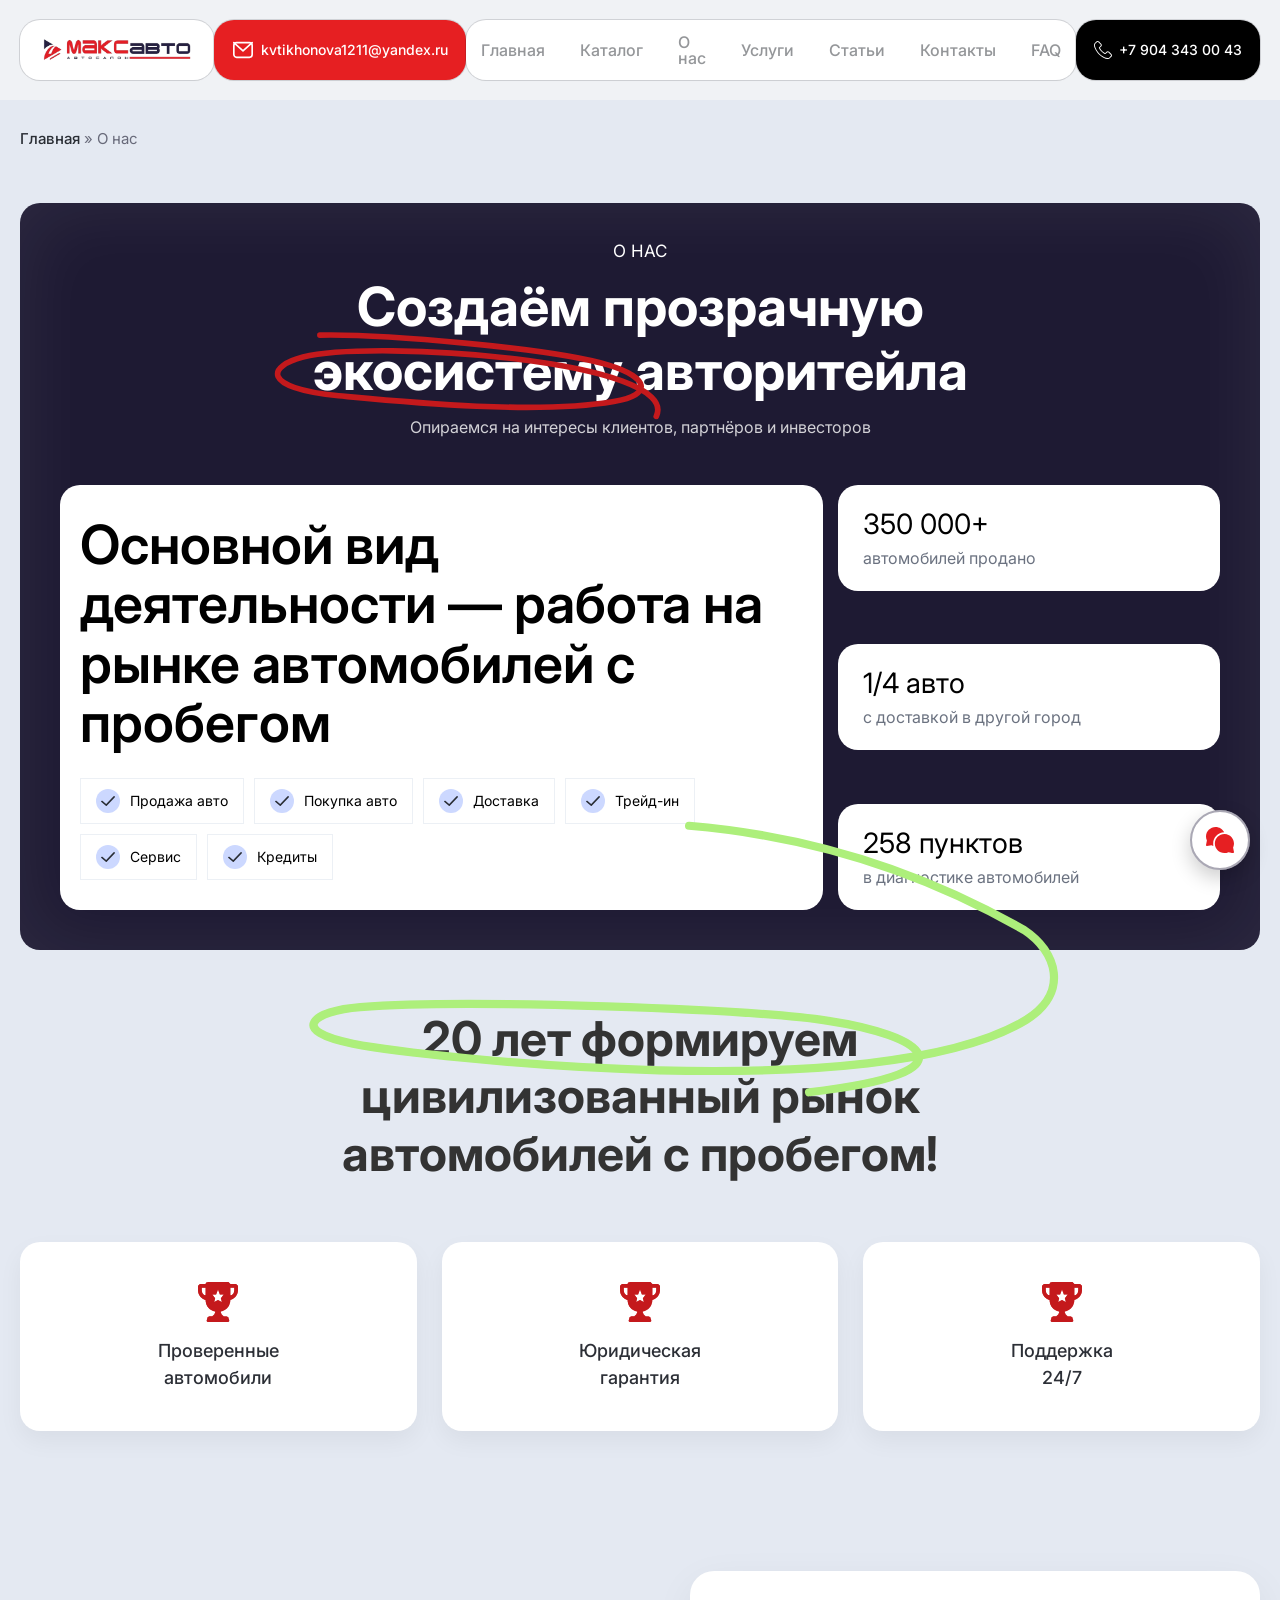
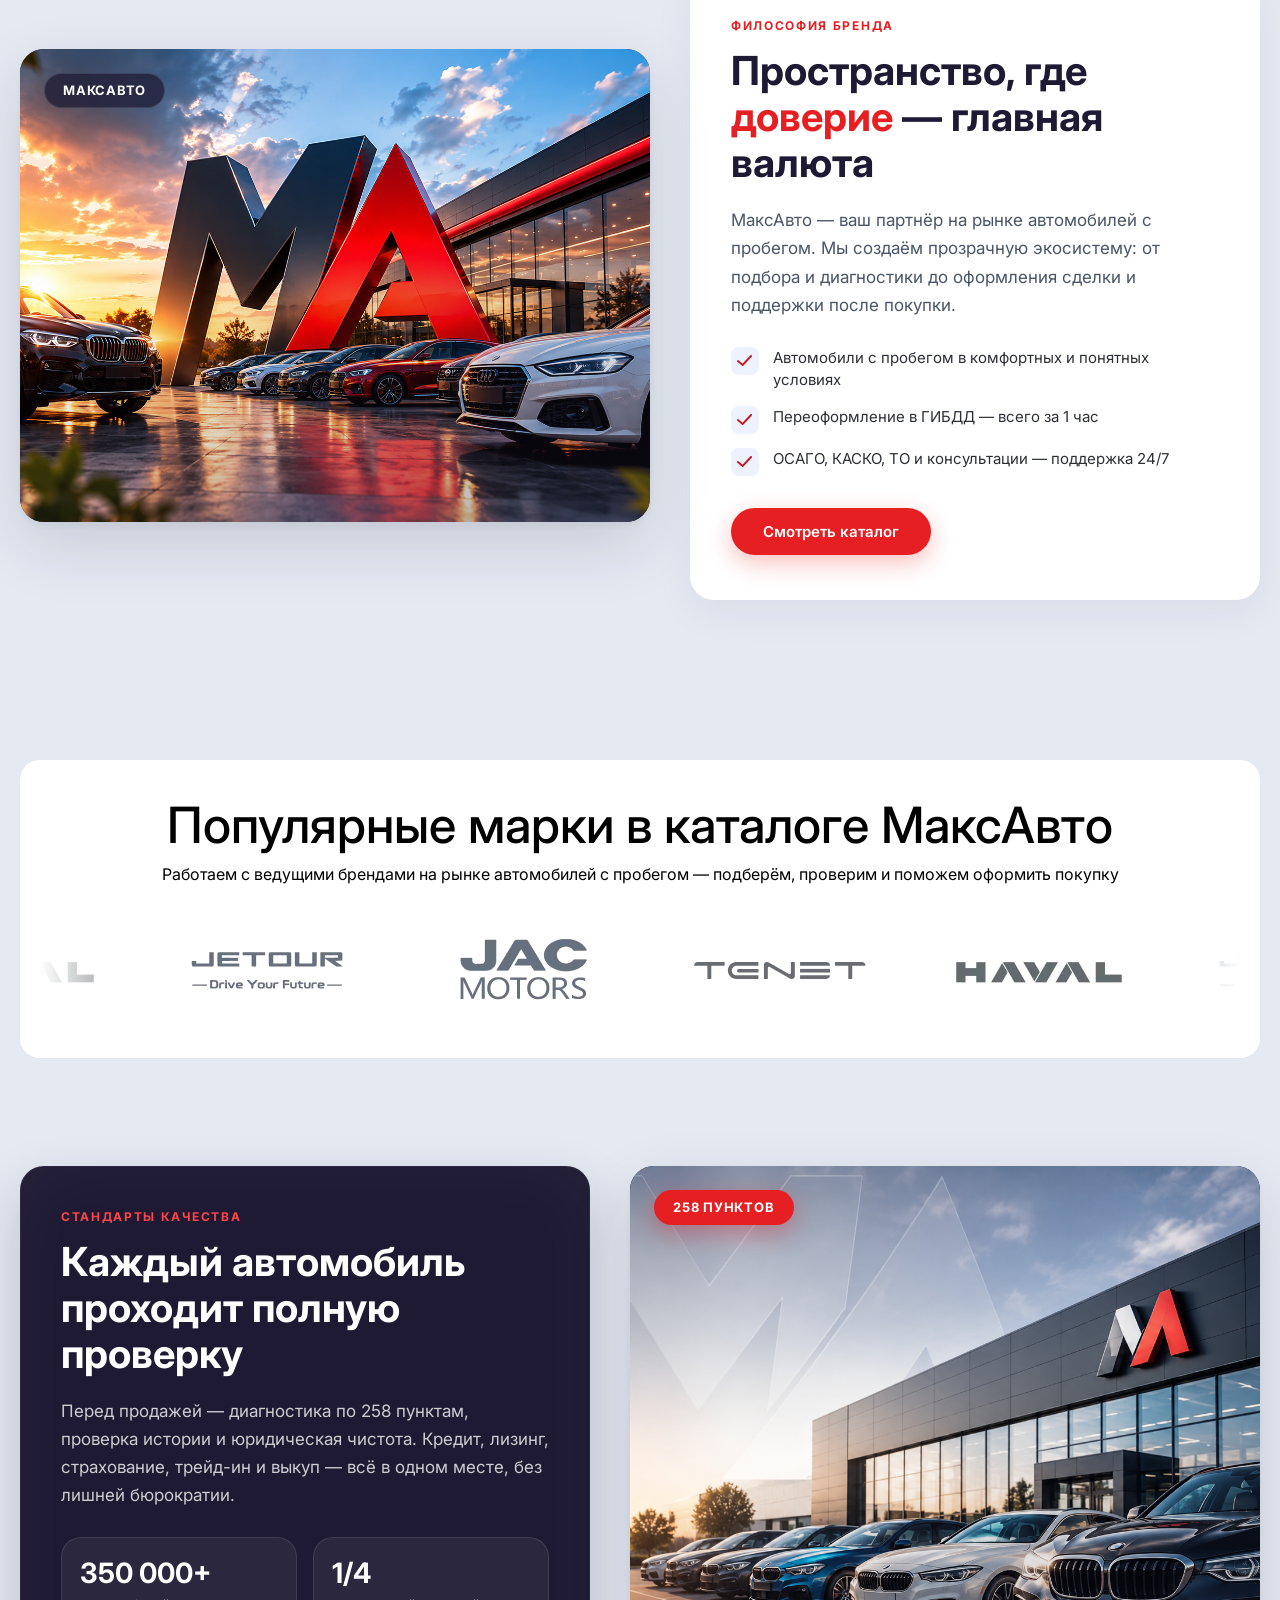
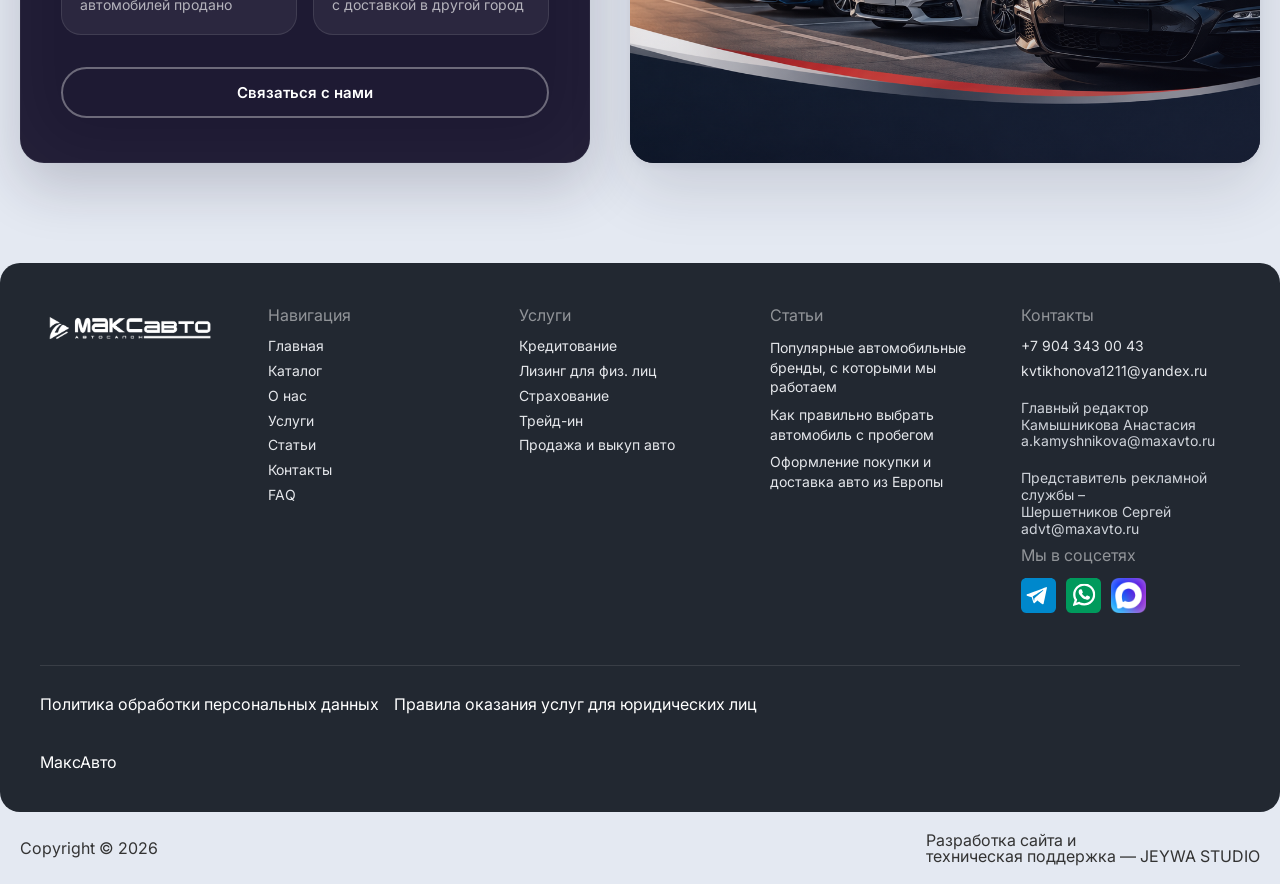
==== commit 1cd9fef6: "new" ====
--- a/about.html
+++ b/about.html
@@ -20,7 +20,7 @@
       href="/assests/img/icon.webp"
       type="image/x-icon"
     />
-    <title>МаксАвто</title>
+    <title>О компании — МаксАвто</title>
   </head>
   <body>
     <div class="wrapper">
@@ -125,7 +125,7 @@
         </a>
         <a
           class="wrappericon wrapper_icon_messenger"
-          href="#"
+          href="/contacts.html"
           id="wrapper_messenger"
           target="_blank"
           title="mesenger"
@@ -140,7 +140,7 @@
         </a>
         <a
           class="wrappericon"
-          href="ht"
+          href="https://t.me/+79043430043"
           id="wrappertg"
           target="_blank"
           title="Telegram"
@@ -220,11 +220,11 @@
         <div class="headernav">
           <nav>
             <ul>
-              <li><a href="#">Главная</a></li>
+              <li><a href="/">Главная</a></li>
               <li><a href="/catalog.html">Каталог</a></li>
               <li><a href="/about.html">О нас</a></li>
               <li><a href="/services.html">Услуги</a></li>
-              <li><a href="/articles.html">Статьи</a></li>
+              <li><a href="/blogs.html">Статьи</a></li>
               <li><a href="/contacts.html">Контакты</a></li>
               <li><a href="/faq.html">FAQ</a></li>
             </ul>
@@ -325,30 +325,78 @@
 
             <div class="about-cards">
               <div class="about-card2">
-                <p>В топ-3 <br />среди дилеров</p>
+                <p>Проверенные <br />автомобили</p>
               </div>
 
               <div class="about-card2">
-                <p>«Лучший клиентский <br />опыт B2C»</p>
+                <p>Юридическая <br />гарантия</p>
               </div>
 
               <div class="about-card2">
-                <p>Строим <br />честный бизнес</p>
+                <p>Поддержка <br />24/7</p>
               </div>
             </div>
           </div>
         </div>
       </section>
+
+      <section class="about-premium">
+        <div class="container">
+          <article class="about-premium__row">
+            <div class="about-premium__media">
+              <div class="about-premium__frame">
+                <img
+                  src="/assests/img/about1.png"
+                  alt="Салон МаксАвто — автомобили премиум-класса"
+                  loading="lazy"
+                  width="1200"
+                  height="800"
+                />
+              </div>
+              <span class="about-premium__badge">МаксАвто</span>
+            </div>
+            <div class="about-premium__content">
+              <span class="about-premium__label">Философия бренда</span>
+              <h3 class="about-premium__title">
+                Пространство, где <em>доверие</em> — главная валюта
+              </h3>
+              <p class="about-premium__lead">
+                МаксАвто — ваш партнёр на рынке автомобилей с пробегом. Мы
+                создаём прозрачную экосистему: от подбора и диагностики до
+                оформления сделки и поддержки после покупки.
+              </p>
+              <ul class="about-premium__list">
+                <li>
+                  <span class="about-premium__list-icon" aria-hidden="true"></span>
+                  Автомобили с пробегом в комфортных и понятных условиях
+                </li>
+                <li>
+                  <span class="about-premium__list-icon" aria-hidden="true"></span>
+                  Переоформление в ГИБДД — всего за 1 час
+                </li>
+                <li>
+                  <span class="about-premium__list-icon" aria-hidden="true"></span>
+                  ОСАГО, КАСКО, ТО и консультации — поддержка 24/7
+                </li>
+              </ul>
+              <a href="/catalog.html" class="about-premium__btn"
+                >Смотреть каталог</a
+              >
+            </div>
+          </article>
+        </div>
+      </section>
+
       <section class="_bestStandardsDealer_50ytu_136">
         <div class="container">
           <div class="content">
             <div class="_bestStandardsDealerHeader_50ytu_141">
               <h2 class="_bestStandardsDealerTitle_50ytu_144">
-                Официальный представитель брендов
+                Популярные марки в каталоге МаксАвто
               </h2>
               <p class="_bestStandardsDealerText_50ytu_151">
-                Помимо автомобилей с&nbsp;пробегом FRESH продает новые
-                автомобили
+                Работаем с ведущими брендами на рынке автомобилей с пробегом —
+                подберём, проверим и поможем оформить покупку
               </p>
             </div>
             <div
@@ -437,42 +485,92 @@
           </div>
         </div>
       </section>
+
+      <section class="about-premium about-premium--quality">
+        <div class="container">
+          <article
+            class="about-premium__row about-premium__row--content-left about-premium__row--equal-height"
+          >
+            <div class="about-premium__content about-premium__content--dark">
+              <span class="about-premium__label">Стандарты качества</span>
+              <h3 class="about-premium__title">
+                Каждый автомобиль проходит <em>полную проверку</em>
+              </h3>
+              <p class="about-premium__lead">
+                Перед продажей — диагностика по 258 пунктам, проверка истории и
+                юридическая чистота. Кредит, лизинг, страхование, трейд-ин и
+                выкуп — всё в одном месте, без лишней бюрократии.
+              </p>
+              <div class="about-premium__stats">
+                <div class="about-premium__stat">
+                  <strong>350 000+</strong>
+                  <span>автомобилей продано</span>
+                </div>
+                <div class="about-premium__stat">
+                  <strong>1/4</strong>
+                  <span>с доставкой в другой город</span>
+                </div>
+              </div>
+              <a
+                href="#"
+                class="about-premium__btn about-premium__btn--outline modalBtn"
+                >Связаться с нами</a
+              >
+            </div>
+            <div class="about-premium__media">
+              <div class="about-premium__frame">
+                <img
+                  src="/assests/img/about2.png"
+                  alt="Витрина МаксАвто — проверенные автомобили"
+                  loading="lazy"
+                  width="1200"
+                  height="800"
+                />
+              </div>
+              <span class="about-premium__badge about-premium__badge--accent"
+                >258 пунктов</span
+              >
+            </div>
+          </article>
+        </div>
+      </section>
     </main>
     <footer class="footer">
       <div class="container first">
         <div class="footer-top">
-          <a href="#top" class="logo-footer">
+          <a href="/" class="logo-footer">
             <img src="/assests/img/maxlogo.webp" alt="МаксАвто" />
           </a>
           <div class="footer-container">
             <div class="footer-col">
               <h4>Навигация</h4>
-              <a href="#top">Главная</a>
-              <a href="#catalog">Каталог</a>
-              <a href="#about">О нас</a>
-              <a href="#services">Услуги</a>
-              <a href="#articles">Статьи</a>
-              <a href="#contacts">Контакты</a>
+              <a href="/">Главная</a>
+              <a href="/catalog.html">Каталог</a>
+              <a href="/about.html">О нас</a>
+              <a href="/services.html">Услуги</a>
+              <a href="/blogs.html">Статьи</a>
+              <a href="/contacts.html">Контакты</a>
+              <a href="/faq.html">FAQ</a>
             </div>
 
             <div class="footer-col">
               <h4>Услуги</h4>
-              <a href="#services">Кредитование</a>
-              <a href="#services">Лизинг для физ. лиц</a>
-              <a href="#services">Страхование</a>
-              <a href="#services">Трейд-ин</a>
-              <a href="#services">Продажа и выкуп авто</a>
+              <a href="/services.html">Кредитование</a>
+              <a href="/services.html">Лизинг для физ. лиц</a>
+              <a href="/services.html">Страхование</a>
+              <a href="/services.html">Трейд-ин</a>
+              <a href="/services.html">Продажа и выкуп авто</a>
             </div>
 
             <div class="footer-col footer-col--articles">
               <h4>Статьи</h4>
-              <a href="#articles"
+              <a href="/bloginner.html"
                 >Популярные автомобильные бренды, с которыми мы работаем</a
               >
-              <a href="#articles"
+              <a href="/bloginner.html"
                 >Как правильно выбрать автомобиль с пробегом</a
               >
-              <a href="#articles"
+              <a href="/bloginner.html"
                 >Оформление покупки и доставка авто из Европы</a
               >
             </div>
@@ -498,13 +596,13 @@
 
               <h4>Мы в соцсетях</h4>
               <div class="icons">
-                <a href="">
+                <a href="https://t.me/+79043430043" target="_blank" rel="noopener noreferrer" aria-label="Telegram">
                   <img src="/assests/img/telegram.svg" alt="" />
                 </a>
-                <a href="">
+                <a href="https://wa.me/79189179163" target="_blank" rel="noopener noreferrer" aria-label="WhatsApp">
                   <img src="/assests/img/whatsapp.svg" alt="" />
                 </a>
-                <a href="">
+                <a href="/contacts.html" aria-label="MAX">
                   <img src="/assests/img/maxmessencer.png" alt="" />
                 </a>
               </div>
@@ -512,8 +610,8 @@
           </div>
         </div>
         <div class="politics">
-          <a href="">Политика обработки персональных данных</a>
-          <a href="">Правила оказания услуг для юридических лиц</a>
+          <a href="/contacts.html">Политика обработки персональных данных</a>
+          <a href="/contacts.html">Правила оказания услуг для юридических лиц</a>
         </div>
         <div class="brands-footer">
           <a href="/">МаксАвто</a>
--- a/assests/css/style.css
+++ b/assests/css/style.css
@@ -36,6 +36,11 @@
   --color-2:        #fafbfc;
   --tertiary:       #8f8f8f;
   --fourty:         #4a5568;
+
+  --mobile-gutter:    20px;
+  --mobile-section-y: 40px;
+  --mobile-h2:        20px;
+  --mobile-h3:        18px;
 }
 
 html {
@@ -58,6 +63,20 @@
 select,
 textarea {
   font-family: inherit;
+}
+
+button,
+[type="button"],
+[type="submit"],
+[type="reset"],
+a[class*="btn"],
+.nav-trigger,
+.onlineregistration,
+.modalBtn,
+#main-button,
+#open_menu,
+._faq_question {
+  cursor: pointer;
 }
 
 .container {
@@ -117,7 +136,7 @@
 .logo img { width: 100%; object-fit: contain; height: 100%; filter: none; }
 
 .nav-trigger.desktop {
-  display: flex;
+  display: none;
   align-items: center;
   justify-content: center;
   width: 36px;
@@ -214,17 +233,30 @@
 
 @media (max-width: 1200px) {
   header .headernav,
-  header .phone,
   header .icons { display: none !important; }
-  .nav-trigger.desktop { display: none !important; }
+
+  header .phone {
+    display: none !important;
+  }
+
+  .nav-trigger.desktop {
+    display: flex !important;
+  }
+
   .nav-trigger.mobile {
-    display: flex !important;
-    background: none !important;
-    padding: 0;
-    box-shadow: none !important;
-  }
-  header .container > div { justify-content: center; }
-  .logo { width: 220px; }
+    display: none !important;
+  }
+
+  header .container > div.logo {
+    flex: 1;
+    width: 100%;
+    min-width: 0;
+    justify-content: flex-start;
+  }
+
+  body.menu-open .nav-trigger.desktop {
+    background: var(--color-brand-navy-dark);
+  }
 }
 
 /* ══════════════════════════════════════
@@ -382,8 +414,73 @@
     font-size: 15px;
   }
   .hero__pagination { left: 30px; }
-}
-
+  .article-full__content h2 {font-size: 22px!important;}
+  
+}
+
+/* ── Home: декоративный фон секций ── */
+.page-home main > section:not(.hero) {
+  position: relative;
+  isolation: isolate;
+  overflow: hidden;
+}
+
+.page-home main > section:not(.hero) > .container {
+  position: relative;
+  z-index: 1;
+}
+
+.page-home main > section:not(.hero)::before {
+  content: '';
+  position: absolute;
+  pointer-events: none;
+  z-index: 0;
+  width: min(700px, 80vw);
+  height: min(380px, 54vw);
+  background: url('/assests/img/bannerFone.png') center / contain no-repeat;
+  opacity: 0.2;
+}
+
+.page-home main > .car-search::before,
+.page-home main > .brends::before,
+.page-home main > .locations::before {
+  top: 50%;
+  right: max(-130px, -14vw);
+  transform: translateY(-50%);
+}
+
+.page-home main > .cars::before,
+.page-home main > .services::before,
+.page-home main > .why-us::before {
+  top: 50%;
+  left: max(-130px, -14vw);
+  transform: translateY(-50%) scaleX(-1);
+}
+
+@media (max-width: 767px) {
+  .page-home main > section:not(.hero)::before {
+    width: min(440px, 96vw);
+    height: min(230px, 44vw);
+    opacity: 0.12;
+  }
+
+  .page-home main > .car-search::before,
+  .page-home main > .brends::before,
+  .page-home main > .locations::before {
+    top: 12px;
+    right: -70px;
+    transform: none;
+  }
+
+  .page-home main > .cars::before,
+  .page-home main > .services::before,
+  .page-home main > .why-us::before {
+    top: auto;
+    bottom: 12px;
+    left: -70px;
+    transform: scaleX(-1);
+  }
+}
 
 .icons {
   display: flex;
@@ -815,7 +912,7 @@
 
   .benefits-item {
     border-right: none !important;
-    padding: 20px 4px;
+    padding: 20px 0;
   }
 
   .benefits-item:not(:last-child) {
@@ -899,6 +996,12 @@
     gap: 5px;
     row-gap: 5px;
   }
+}
+
+.brends-card-link {
+  display: block;
+  text-decoration: none;
+  color: inherit;
 }
 
 .brends-card {
@@ -982,7 +1085,7 @@
 
 .car-search {
   padding-top: 24px;
-  margin-bottom: 40px;
+
 }
 
 .car-search__pill {
@@ -1113,16 +1216,19 @@
   white-space: nowrap;
   flex-shrink: 0;
   transition: background 0.2s;
+  text-decoration: none;
 }
 
 @media (min-width: 992px) {
   .car-search__select {
     min-width: 0;
   }
-
-  .car-search__btn {
-    margin-left: auto;
-  }
+}
+
+.car-search__pill .car-search__btn {
+  width: fit-content;
+  flex-basis: auto;
+  justify-content: center;
 }
 
 .car-search__btn:hover {
@@ -1140,7 +1246,11 @@
   }
   .car-search__divider { width: 100%; height: 1px; margin: 0; }
   .car-search__select { width: 100%; }
-  .car-search__btn { width: 100%; justify-content: center; }
+  .car-search__pill .car-search__btn {
+    width: fit-content;
+ 
+    justify-content: center;
+  }
 }
 .hero-contact {
   position: relative;
@@ -1280,7 +1390,7 @@
 
 @media (max-width: 575px) {
   .hero-contact {
-    margin: 24px 16px 32px;
+    margin: 24px 0 32px;
   }
 
   .hero-contact__media {
@@ -2040,6 +2150,14 @@
 ══════════════════════════════════════ */
 .locations {
   padding: 60px 0;
+}
+
+.locations--contacts-page {
+  padding: 40px 0 60px;
+}
+
+.locations--contacts-page .locations-grid {
+  margin-top: 28px;
 }
 
 .locations-grid {
@@ -2454,12 +2572,38 @@
   cursor: pointer;
 }
 
-.bredcrumb{
-  padding:  0;
-  padding-top: 20px;
-}
-.bredcrumb a{
-  color: #000
+section.bredcrumb {
+  padding: 28px 0 16px;
+  position: relative;
+  z-index: 2;
+  font-size: 15px;
+  line-height: 1.5;
+  color: #686a7a;
+  font-weight: 400;
+}
+
+section.bredcrumb .speedbar,
+section.bredcrumb .over {
+  font-size: inherit;
+  line-height: inherit;
+  color: inherit;
+  font-weight: inherit;
+}
+
+section.bredcrumb a {
+  font-size: inherit;
+  line-height: inherit;
+  color: #292d34;
+  font-weight: 500;
+}
+
+section.bredcrumb a:hover {
+  color: var(--color-brand-red);
+}
+
+/* Секция сразу после крошек — баланс между шапкой и контентом */
+main > .bredcrumb + section {
+  padding-top: 36px;
 }
 .about-box {
   background:var(--color-brand-navy-dark);
@@ -2588,13 +2732,323 @@
   color: #6b7280;
 }
 
-/* HOVER PREMIUM */
-.about-card:hover,
-.about-main:hover {
-  transform: translateY(-5px);
-  box-shadow: 0 20px 40px rgba(0, 0, 0, 0.1);
-  transition: 0.4s;
-}
+/* Premium about showcase (about1 / about2) */
+.about-premium {
+  padding: 80px 0 100px;
+  background: #e4e9f2;
+}
+
+.about-premium .container {
+  display: flex;
+  flex-direction: column;
+  gap: 48px;
+}
+
+.about-premium__row {
+  display: grid;
+  grid-template-columns: 1.05fr 0.95fr;
+  gap: 40px;
+  align-items: center;
+}
+
+.about-premium__row--content-left {
+  grid-template-columns: 0.95fr 1.05fr;
+}
+
+.about-premium--quality {
+  padding-top: 48px;
+}
+
+.about-premium__row--equal-height {
+  align-items: stretch;
+}
+
+.about-premium__row--equal-height .about-premium__media {
+  display: flex;
+  flex-direction: column;
+  min-height: 100%;
+}
+
+.about-premium__row--equal-height .about-premium__frame {
+  flex: 1;
+  aspect-ratio: unset;
+  height: 100%;
+  min-height: 100%;
+}
+
+.about-premium__row--equal-height .about-premium__frame img {
+  height: 100%;
+  min-height: 100%;
+}
+
+.about-premium__row--equal-height .about-premium__content {
+  display: flex;
+  flex-direction: column;
+  height: 100%;
+}
+
+.about-premium__row--equal-height .about-premium__btn {
+  margin-top: auto;
+}
+
+.about-premium__media {
+  position: relative;
+}
+
+.about-premium__frame {
+  position: relative;
+  aspect-ratio: 4 / 3;
+  border-radius: calc(var(--br) + 4px);
+  overflow: hidden;
+  box-shadow:
+    0 4px 6px rgba(30, 26, 51, 0.04),
+    0 24px 64px rgba(30, 26, 51, 0.14);
+  background: var(--color-brand-navy-dark);
+}
+
+.about-premium__frame::after {
+  content: "";
+  position: absolute;
+  inset: 0;
+  background: linear-gradient(
+    165deg,
+    transparent 45%,
+    rgba(30, 26, 51, 0.35) 100%
+  );
+  pointer-events: none;
+}
+
+.about-premium__frame img {
+  display: block;
+  width: 100%;
+  height: 100%;
+  object-fit: cover;
+  object-position: center;
+}
+
+.about-premium__badge {
+  position: absolute;
+  top: 24px;
+  left: 24px;
+  z-index: 2;
+  padding: 10px 18px;
+  font-size: 13px;
+  font-weight: 700;
+  letter-spacing: 0.06em;
+  text-transform: uppercase;
+  color: #fff;
+  background: rgba(30, 26, 51, 0.72);
+  backdrop-filter: blur(12px);
+  border: 1px solid rgba(255, 255, 255, 0.12);
+  border-radius: 999px;
+}
+
+.about-premium__badge--accent {
+  background: var(--color-brand-red);
+  border-color: transparent;
+  box-shadow: 0 8px 24px rgba(230, 31, 34, 0.35);
+}
+
+.about-premium__content {
+  background: #fff;
+  border-radius: calc(var(--br) + 4px);
+  padding: 44px 40px;
+  box-shadow: 0 12px 40px rgba(30, 26, 51, 0.06);
+  border: 1px solid rgba(255, 255, 255, 0.8);
+}
+
+.about-premium__content--dark {
+  background: var(--color-brand-navy-dark);
+  color: #fff;
+  border-color: rgba(255, 255, 255, 0.06);
+  box-shadow:
+    inset 0 0 80px rgba(255, 255, 255, 0.04),
+    0 24px 56px rgba(30, 26, 51, 0.2);
+}
+
+.about-premium__label {
+  display: inline-block;
+  font-size: 12px;
+  font-weight: 700;
+  letter-spacing: 0.14em;
+  text-transform: uppercase;
+  color: var(--color-brand-red);
+  margin-bottom: 16px;
+}
+
+.about-premium__content--dark .about-premium__label {
+  color: var(--color-brand-red-light);
+}
+
+.about-premium__title {
+  font-size: clamp(28px, 3.2vw, 40px);
+  font-weight: 700;
+  line-height: 1.15;
+  margin-bottom: 20px;
+  color: var(--color-brand-navy-dark);
+}
+
+.about-premium__content--dark .about-premium__title {
+  color: #fff;
+}
+
+.about-premium__title em {
+  font-style: normal;
+  position: relative;
+  display: inline;
+  color: var(--color-brand-red);
+}
+
+.about-premium__content--dark .about-premium__title em {
+  color: #fff;
+}
+
+.about-premium__content--dark .about-premium__title em::after {
+  content: "";
+  position: absolute;
+  left: 0;
+  right: 0;
+  bottom: 2px;
+  height: 3px;
+  background: var(--color-brand-red);
+  border-radius: 2px;
+}
+
+.about-premium__lead {
+  font-size: 17px;
+  line-height: 1.65;
+  color: var(--fourty);
+  margin-bottom: 28px;
+}
+
+.about-premium__content--dark .about-premium__lead {
+  color: rgba(255, 255, 255, 0.78);
+}
+
+.about-premium__list {
+  list-style: none;
+  padding: 0;
+  margin: 0 0 32px;
+  display: flex;
+  flex-direction: column;
+  gap: 14px;
+}
+
+.about-premium__list li {
+  display: flex;
+  align-items: flex-start;
+  gap: 14px;
+  font-size: 15px;
+  line-height: 1.5;
+  color: #2c2f36;
+}
+
+.about-premium__list-icon {
+  flex-shrink: 0;
+  width: 28px;
+  height: 28px;
+  border-radius: 8px;
+  background: #eef1ff;
+  background-image: url("data:image/svg+xml,%3Csvg xmlns='http://www.w3.org/2000/svg' viewBox='0 0 16 11'%3E%3Cpath stroke='%23C4191C' stroke-linecap='round' stroke-linejoin='round' stroke-width='2' fill='none' d='m15 1-9 9-5-4'/%3E%3C/svg%3E");
+  background-repeat: no-repeat;
+  background-position: center;
+  background-size: 55%;
+}
+
+.about-premium__stats {
+  display: grid;
+  grid-template-columns: 1fr 1fr;
+  gap: 16px;
+  margin-bottom: 32px;
+}
+
+.about-premium__stat {
+  padding: 20px 18px;
+  border-radius: var(--br);
+  background: rgba(255, 255, 255, 0.06);
+  border: 1px solid rgba(255, 255, 255, 0.1);
+}
+
+.about-premium__stat strong {
+  display: block;
+  font-size: 28px;
+  font-weight: 700;
+  line-height: 1.1;
+  margin-bottom: 6px;
+  color: #fff;
+}
+
+.about-premium__stat span {
+  font-size: 14px;
+  color: rgba(255, 255, 255, 0.65);
+  line-height: 1.4;
+}
+
+.about-premium__btn {
+  display: inline-flex;
+  align-items: center;
+  justify-content: center;
+  padding: 16px 32px;
+  font-size: 15px;
+  font-weight: 600;
+  color: #fff;
+  background: var(--color-brand-red);
+  border-radius: 999px;
+  transition: background 0.25s ease, border-color 0.25s ease;
+  box-shadow: 0 8px 24px rgba(230, 31, 34, 0.28);
+}
+
+.about-premium__btn:hover {
+  background: var(--color-brand-red-dark);
+}
+
+.about-premium__btn--outline {
+  background: transparent;
+  color: #fff;
+  border: 2px solid rgba(255, 255, 255, 0.35);
+  box-shadow: none;
+}
+
+.about-premium__btn--outline:hover {
+  background: rgba(255, 255, 255, 0.08);
+  border-color: #fff;
+  box-shadow: none;
+}
+
+@media (max-width: 992px) {
+  .about-premium__row,
+  .about-premium__row--content-left {
+    grid-template-columns: 1fr;
+    gap: 28px;
+  }
+
+  .about-premium__row--equal-height .about-premium__frame {
+    min-height: 280px;
+    aspect-ratio: 4 / 3;
+  }
+
+  .about-premium__row--equal-height .about-premium__btn {
+    margin-top: 0;
+  }
+
+  .about-premium__content {
+    padding: 32px 24px;
+  }
+}
+
+@media (max-width: 576px) {
+  .about-premium .container {
+    gap: 28px;
+  }
+
+  .about-premium__badge {
+    top: 16px;
+    left: 16px;
+    font-size: 11px;
+    padding: 8px 14px;
+  }
+}
+
 .about-bottom {
   padding-top: 0 !important;
 }
@@ -2676,10 +3130,6 @@
   line-height: 1.5;
 }
 
-.about-card2:hover::before {
-  filter: drop-shadow(0 5px 10px rgba(47, 91, 255, 0.4));
-}
-
 /* CARD BASE */
 
 /* LEFT DARK */
@@ -2733,6 +3183,10 @@
   }
 }
 @media (max-width: 768px) {
+  .car-inner-grid {
+    display: flex !important;
+    flex-direction: column;
+  }
   .about-box {
     background: linear-gradient(135deg, #2f5bff, #04387f);
     box-shadow: inset 0 0 80px rgba(255, 255, 255, 0.08);
@@ -2758,6 +3212,10 @@
 }
 section{
   padding: 60px 0;
+}
+
+section.bredcrumb {
+  padding: 28px 0 16px;
 }
 ._logoMarquee_50ytu_157 {
   overflow: hidden;
@@ -2892,4 +3350,2297 @@
   line-height: 1.65;
   margin: 0;
   padding-bottom: 24px;
-}+}
+.simple_page{
+  padding-top: 0 !important;
+}
+.inner{
+  display: flex;
+  gap: 20px;
+  flex-direction: column;
+}
+main section.simple_page .container .inner .contacts {
+    display: flex;
+    gap: 40px;
+    padding: 20px;
+    border-radius: 6px;
+}
+
+@media (max-width: 767.98px) {
+    main section.simple_page .container .inner .contacts {
+        flex-direction:column;
+        gap: 15px
+    }
+}
+
+main section.simple_page .container .inner .contacts .contact_wr {
+    display: flex;
+    gap: 15px;
+    flex-direction: column;
+    width: 100%
+}
+
+@media (max-width: 767.98px) {
+    main section.simple_page .container .inner .contacts .contact_wr {
+        gap:10px
+    }
+}
+
+main section.simple_page .container .inner .contacts .contact_wr .title {
+    font-size: 24px;
+    line-height: 28px;
+    font-weight: 500
+}
+
+main section.simple_page .container .inner .contacts .contact_wr .value {
+    color: #4f4f4f
+}
+
+main section.simple_page .container .inner .card-office {
+    display: flex;
+    padding: 30px;
+    border-radius: 6px;
+    border: 1px solid rgba(224,224,224,.5803921569);
+    box-shadow: 1px 1px 0 0 rgba(224,224,224,.231372549);
+    background-color: #fff
+}
+
+@media (max-width: 767.98px) {
+    main section.simple_page .container .inner .card-office {
+        padding:0
+    }
+}
+
+main section.simple_page .container .inner .card-office .card-office_wr {
+    display: flex;
+    gap: 40px
+}
+
+@media (max-width: 767.98px) {
+    main section.simple_page .container .inner .card-office .card-office_wr {
+        flex-wrap:wrap;
+        gap: 20px
+    }
+}
+
+main section.simple_page .container .inner .card-office .card-office_wr .card-info_wr,main section.simple_page .container .inner .card-office .card-office_wr .card-phone_wr {
+    align-items: flex-start
+}
+
+@media (max-width: 767.98px) {
+    main section.simple_page .container .inner .card-office .card-office_wr .card-info_wr,main section.simple_page .container .inner .card-office .card-office_wr .card-phone_wr {
+        justify-content:flex-start;
+        padding: 0 20px
+    }
+
+    main section.simple_page .container .inner .card-office .card-office_wr .card-btn_wr {
+        padding: 0 20px 20px
+    }
+}
+
+main section.simple_page .container .inner .card-office .card-office_wr .card-btn_wr .card-btn a.btn {
+    font-weight: 300;
+    font-size: 16px;
+    padding: 15px;
+    max-width: unset
+}
+
+main section.simple_page .container .inner .card-office .card-office_wr>div {
+    width: 100%;
+    align-items: center;
+    justify-content: center;
+    display: flex
+}
+
+main section.simple_page .container .inner .card-office .card-office_wr>div .card-office-img img {
+    border-radius: 6px;
+    width: 100%
+}
+
+@media (max-width: 767.98px) {
+    main section.simple_page .container .inner .card-office .card-office_wr>div {
+        max-width:100%
+    }
+}
+
+main section.simple_page .container .inner .card-office .card-office_wr h2 {
+    margin-bottom: 20px;
+            font-size: 32px;
+        line-height: .94;
+        font-weight: 500
+}
+
+main section.simple_page .container .inner .card-office .card-office_wr h4,main section.simple_page .container .inner .card-office .card-office_wr p {
+    padding-bottom: 40px
+}
+.inner .location-btn {
+  padding: 0 20px;
+}
+.inner h4{
+  font-size: 14px;
+  font-weight: 700;
+}
+.map{
+  border-radius: var(--br);
+  padding-top: 20px
+}
+#map{
+  width: 100%;
+  height: 550px;
+  border-radius: var(--br);
+}
+
+.adv_top_wrapper {
+  box-shadow: rgba(100, 100, 111, 0.2) 0px 7px 29px 0px;
+}
+.adv_bottom_wrapper {
+  box-shadow: rgba(100, 100, 111, 0.2) 0px 7px 29px 0px;
+  border-radius: 0px 0px 16px 16px;
+}
+
+
+/* TOP */
+.adv_top_wrapper {
+  background: #fff;
+  padding: var(--br);
+  border-radius: var(--br);
+  position: relative;
+  z-index: 2;
+}
+
+/* buttons row */
+.top_buttons {
+  display: flex;
+  gap: 20px;
+  flex-wrap: wrap;
+}
+
+.top_buttons button {
+  padding: 12px 24px;
+  font-size: 18px;
+  font-weight: 500;
+  border: none;
+  background: transparent;
+  cursor: pointer;
+  border-radius: var(--br);
+}
+
+.top_buttons .active {
+  background: #F4F5F9;
+}
+
+/* form */
+.form_wrapper {
+  margin-top: 24px;
+  display: flex;
+  justify-content: space-between;
+  flex-wrap: wrap;
+  gap: 20px;
+}
+
+.inputs {
+  width: 70%;
+  display: flex;
+  flex-wrap: wrap;
+  justify-content: space-between;
+  gap: 12px;
+  padding: 0 12px;
+}
+
+.inputs input {
+  width: 22%;
+  border: none;
+  border-bottom: 1px solid rgba(51, 51, 51, 0.2);
+  padding: 8px 0;
+  outline: none;
+}
+
+/* actions */
+.actions {
+  display: flex;
+  gap: 16px;
+  align-items: center;
+  flex-wrap: wrap;
+}
+.actions .location-btn {
+      padding: 25px 28px;
+}
+
+.location_btn {
+  display: flex;
+  align-items: center;
+  gap: 8px;
+  padding: 16px 28px;
+  border: 1px solid #caccdf;
+  border-radius: var(--br);
+  background: white;
+  cursor: pointer;
+  color: #7a7c8a;
+  text-decoration: none;
+}
+
+.submit_btn {
+  background: #8BC540;
+  color: white;
+  padding: 12px 56px;
+  border-radius: 6px;
+  border: none;
+  cursor: pointer;
+}
+
+/* BOTTOM */
+.adv_bottom_wrapper {
+  display: flex;
+  flex-direction: column;
+  gap: 28px;
+  padding: 36px 28px 28px;
+  background: #f4f5f9;
+  margin-top: -25px;
+  position: relative;
+  z-index: 1;
+  color: #686a7a;
+}
+
+.adv_bottom_wrapper .left_text {
+  width: 100%;
+  max-width: none;
+  font-size: 15px;
+  font-weight: 400;
+  line-height: 1.75;
+  margin: 0;
+}
+
+.contacts-quick {
+  display: grid;
+  grid-template-columns: repeat(3, 1fr);
+  gap: 24px 32px;
+  width: 100%;
+}
+
+.contacts-quick__col {
+  display: flex;
+  flex-direction: column;
+  gap: 10px;
+  min-width: 0;
+}
+
+.contacts-quick__col--catalog {
+  justify-content: flex-start;
+}
+
+.contacts-quick__label {
+  margin: 0;
+  font-size: 11px;
+  font-weight: 600;
+  letter-spacing: 0.06em;
+  text-transform: uppercase;
+  color: #9ca3af;
+  line-height: 1.3;
+}
+
+.contacts-quick__phones {
+  list-style: none;
+  margin: 0;
+  padding: 0;
+  display: grid;
+  grid-template-columns: repeat(2, minmax(0, 1fr));
+  gap: 8px 20px;
+  column-gap: 24px;
+}
+
+.contacts-quick__phones a,
+.contacts-quick__phone {
+  display: inline-block;
+  font-size: 15px;
+  font-weight: 600;
+  line-height: 1.4;
+  color: var(--color-brand-navy-dark);
+  text-decoration: none;
+  white-space: nowrap;
+}
+
+.contacts-quick__phones a:hover,
+.contacts-quick__phone:hover {
+  color: var(--color-brand-red);
+}
+
+.contacts-quick__catalog {
+  display: inline-flex;
+  align-items: flex-start;
+  gap: 10px;
+  margin-top: 2px;
+  font-size: 14px;
+  font-weight: 600;
+  color: var(--color-brand-navy-dark);
+  text-decoration: none;
+  line-height: 1.45;
+}
+
+.contacts-quick__catalog:hover {
+  color: var(--color-brand-red);
+}
+
+.contacts-quick__catalog svg {
+  flex-shrink: 0;
+}
+
+/* RESPONSIVE */
+@media (max-width: 992px) {
+  .inputs {
+    width: 100%;
+  }
+
+  .inputs input {
+    width: 48%;
+  }
+
+  .contacts-quick {
+    grid-template-columns: 1fr 1fr;
+  }
+
+  .contacts-quick__col--catalog {
+    grid-column: 1 / -1;
+  }
+
+  .contacts-quick__phones a,
+  .contacts-quick__phone {
+    white-space: normal;
+  }
+}
+
+@media (max-width: 600px) {
+  .contacts-quick {
+    grid-template-columns: 1fr;
+  }
+
+  .contacts-quick__col--catalog {
+    grid-column: auto;
+  }
+
+  .contacts-quick__phones {
+    grid-template-columns: 1fr;
+  }
+}
+
+@media (max-width: 600px) {
+  .inputs input {
+    width: 100%;
+  }
+
+  .actions {
+    width: 100%;
+    flex-direction: column;
+  }
+
+  .submit_btn,
+  .location_btn,
+  .actions .location-btn {
+    width: 100%;
+    justify-content: center;
+    box-sizing: border-box;
+  }
+}
+
+.blog_section {
+  padding: 40px 0;
+}
+
+.blog_grid {
+  display: grid;
+  grid-template-columns: repeat(3, 1fr);
+  gap: 24px;
+}
+
+.blog_card {
+  background: #fff;
+  border-radius: var(--br);
+  overflow: hidden;
+  cursor: pointer;
+}
+
+
+.blog_card__image {
+  width: 100%;
+  aspect-ratio: 16 / 10;
+  overflow: hidden;
+  background: #f3f4f6;
+  max-height: 212px;
+}
+
+.blog_card__image img {
+  width: 100%;
+  height: 100%;
+  object-fit: cover;
+  display: block;
+}
+
+.blog_card__body {
+  padding: 16px 20px 20px;
+}
+
+.blog_card__meta {
+  display: flex;
+  align-items: center;
+  justify-content: space-between;
+  margin-bottom: 10px;
+}
+
+.blog_card__date {
+  font-size: 13px;
+  color: #9ca3af;
+}
+
+.blog_card__views {
+  display: flex;
+  align-items: center;
+  gap: 5px;
+  font-size: 14px;
+  color: #9ca3af;
+}
+
+.blog_card__title {
+  font-size: 26px;
+  font-weight: 700;
+  color: #000;
+  line-height: 1.3;
+  margin: 0 0 10px;
+  letter-spacing: 0.01em;
+  text-transform: uppercase;
+}
+.blog_card__title , .blog_card__excerpt , .services-grid .service-card p {
+  display: -webkit-box;
+  -webkit-line-clamp: 2;
+  -webkit-box-orient: vertical;
+  overflow: hidden;
+}
+
+.blog_card__excerpt {
+  font-size: 16px;
+  color: #6b7280;
+  line-height: 1.55;
+  margin: 0;
+}
+
+@media (max-width: 900px) {
+  .blog_grid {
+    grid-template-columns: repeat(2, 1fr);
+  }
+}
+
+@media (max-width: 560px) {
+  .blog_grid {
+    grid-template-columns: 1fr;
+  }
+}
+.services-grid{
+  display: grid;
+  grid-template-columns: repeat(3, 1fr);
+  gap: 20px;
+  align-items: stretch;
+}
+
+.car-filter-section {
+  padding: 8px 0 28px;
+}
+
+.car-filter {
+  display: flex;
+  flex-direction: column;
+  gap: 16px;
+  padding: 18px;
+  border: 1px solid rgba(17, 17, 17, 0.1);
+  border-radius: 8px;
+  background: rgba(255, 255, 255, 0.78);
+  box-shadow: 0 12px 34px rgba(17, 17, 17, 0.07);
+}
+
+.car-filter__top,
+.car-filter__grid {
+  display: grid;
+  grid-template-columns: repeat(5, minmax(0, 1fr));
+  gap: 12px;
+}
+
+.car-filter__field,
+.car-filter__range {
+  min-width: 0;
+}
+
+.car-filter__field {
+  display: flex;
+  flex-direction: column;
+  gap: 6px;
+}
+
+.car-filter__field--wide {
+  grid-column: span 3;
+}
+
+.car-filter__field span,
+.car-filter__range span {
+  display: block;
+  min-height: 16px;
+  color: #5c6470;
+  font-size: 11px;
+  font-weight: 700;
+  line-height: 1.3;
+  text-transform: uppercase;
+}
+
+.car-filter__field input,
+.car-filter__field select,
+.car-filter__range input {
+  width: 100%;
+  height: 42px;
+  border: 1px solid rgba(17, 17, 17, 0.12);
+  border-radius: 8px;
+  background: #fff;
+  color: #111;
+  font-size: 13px;
+  outline: none;
+  padding: 0 11px;
+  transition:
+    border-color 0.2s ease,
+    box-shadow 0.2s ease,
+    background 0.2s ease;
+}
+
+.car-filter__field select {
+  cursor: pointer;
+}
+
+.car-filter__field input:focus,
+.car-filter__field select:focus,
+.car-filter__range input:focus {
+  border-color:  var(--color-brand-red-dark);
+  box-shadow: 0 0 0 3px rgba(168, 116, 41, 0.14);
+}
+
+.car-filter__range {
+  display: grid;
+  grid-template-columns: minmax(0, 1fr) minmax(0, 1fr);
+  gap: 6px;
+}
+
+.car-filter__range span {
+  grid-column: 1 / -1;
+}
+
+.car-filter__actions {
+  display: flex;
+  align-items: center;
+  justify-content: flex-end;
+  gap: 10px;
+  border-top: 1px solid rgba(17, 17, 17, 0.08);
+  padding-top: 14px;
+}
+
+.car-filter__status {
+  margin-right: auto;
+  color: #5c6470;
+  font-size: 13px;
+  min-height: 18px;
+}
+
+.car-filter__reset,
+.car-filter__submit {
+  height: 42px;
+  border-radius: 10px;
+  border: 1px solid var(--color-brand-navy-dark);
+  cursor: pointer;
+  font-size: 13px;
+  font-weight: 700;
+  padding: 0 18px;
+  transition:
+    background 0.2s ease,
+    color 0.2s ease,
+    border-color 0.2s ease;
+}
+
+.car-filter__reset {
+  background: #fff;
+  color: var(--color-brand-navy-dark);
+}
+
+.car-filter__submit {
+  background: var(--color-brand-navy-dark);
+  color: #fff;
+}
+
+.car-filter__reset:hover,
+.car-filter__submit:hover {
+  border-color: var(--color-brand-red-dark);
+}
+
+.car-filter__submit:disabled {
+  cursor: wait;
+  opacity: 0.65;
+}
+
+.car-filter-empty {
+  grid-column: 1 / -1;
+  display: flex;
+  align-items: center;
+  justify-content: center;
+  min-height: 160px;
+  border: 1px dashed rgba(17, 17, 17, 0.16);
+  border-radius: 8px;
+  color: #5c6470;
+  font-size: 15px;
+  background: rgba(255, 255, 255, 0.68);
+}
+
+@media (max-width: 1200px) {
+  .car-filter__top,
+  .car-filter__grid {
+    grid-template-columns: repeat(3, minmax(0, 1fr));
+  }
+
+  .car-filter__field--wide {
+    grid-column: span 2;
+  }
+}
+
+@media (max-width: 992px) {
+  .car-filter__top,
+  .car-filter__grid {
+    grid-template-columns: repeat(2, minmax(0, 1fr));
+    gap: 14px;
+  }
+
+  .car-filter__field--wide {
+    grid-column: span 2;
+  }
+}
+
+@media (max-width: 767px) {
+  .car-filter {
+    padding: 14px var(--mobile-gutter);
+    gap: 12px;
+    overflow: hidden;
+    box-sizing: border-box;
+  }
+
+  .car-filter__top,
+  .car-filter__grid {
+    display: flex;
+    flex-wrap: nowrap;
+    align-items: stretch;
+    gap: 10px;
+    overflow-x: auto;
+    overflow-y: hidden;
+    -webkit-overflow-scrolling: touch;
+    scroll-snap-type: x proximity;
+    scrollbar-width: thin;
+    scrollbar-color: #94a3b8 #e2e8f0;
+    margin-inline: calc(-1 * var(--mobile-gutter));
+    padding: 0 var(--mobile-gutter) 6px;
+  }
+
+  .car-filter__top::-webkit-scrollbar,
+  .car-filter__grid::-webkit-scrollbar {
+    height: 5px;
+  }
+
+  .car-filter__top::-webkit-scrollbar-thumb,
+  .car-filter__grid::-webkit-scrollbar-thumb {
+    background: #94a3b8;
+    border-radius: 999px;
+  }
+
+  .car-filter__field,
+  .car-filter__range {
+    flex: 0 0 auto;
+    width: 132px;
+    scroll-snap-align: start;
+  }
+
+  .car-filter__range {
+    width: 156px;
+    display: grid;
+    grid-template-columns: 1fr 1fr;
+    gap: 6px;
+  }
+
+  .car-filter__field--wide {
+    width: 200px;
+  }
+
+  .car-filter__field span,
+  .car-filter__range span {
+    font-size: 10px;
+    min-height: auto;
+    margin-bottom: 2px;
+    white-space: nowrap;
+    overflow: hidden;
+    text-overflow: ellipsis;
+  }
+
+  .car-filter__field input,
+  .car-filter__field select,
+  .car-filter__range input {
+    height: 40px;
+    font-size: 13px;
+    padding: 0 8px;
+  }
+
+  .car-filter__actions {
+    display: grid;
+    grid-template-columns: 1fr 1fr;
+    gap: 10px;
+    padding: 12px 0 0;
+    margin: 0;
+    border-top: 1px solid rgba(17, 17, 17, 0.08);
+  }
+
+  .car-filter__status {
+    grid-column: 1 / -1;
+    margin-right: 0;
+    text-align: center;
+    order: -1;
+  }
+
+  .car-filter__reset,
+  .car-filter__submit {
+    width: 100%;
+    height: 44px;
+  }
+}
+
+.prem-offers__grid.is-updating {
+  opacity: 0.55;
+  pointer-events: none;
+}
+
+#prem-offers-section {
+  overflow: visible;
+}
+
+.prem-offers__bg {
+  background: transparent;
+  position: relative;
+  padding: 0 0 20px;
+}
+.article-full {
+  display: flex;
+  justify-content: space-between;
+  padding-top: 40px;
+  padding-bottom: 48px;
+  gap: 40px;
+  align-items: flex-start;
+}
+.bloginner{
+  padding: 40px 0
+}
+
+.article_left_content {
+  width: 70%;
+}
+
+.article-full__image {
+  height: 500px;
+  overflow: hidden;
+  border-radius: 32px;
+}
+
+.article-full__image img {
+  width: 100%;
+  height: 100%;
+  object-fit: cover;
+  display: block;
+}
+
+.article-full__content {
+  margin-top: 48px;
+  font-size: 22px;
+  line-height: 1.7;
+  color: #1a1a1a;
+  text-align: justify;
+}
+
+.article-full__content p:first-of-type::first-letter {
+  font-size: 54px;
+  font-weight: 400;
+  line-height: 1;
+  margin-right: 2px;
+  margin-top: 4px;
+}
+
+.article-full__content h2 {
+  font-size: 32px;
+  font-weight: 400;
+  margin: 0 0 20px;
+  color: #111;
+  text-align: left;
+}
+
+.article-full__content p {
+  margin: 0 0 24px;
+}
+
+.article-full__meta {
+  display: flex;
+  gap: 12px;
+  margin-bottom: 32px;
+}
+
+.article-full__meta span {
+  display: inline-block;
+  padding: 6px 18px;
+  border-radius: var(--br);
+  border: 1.5px solid var(--color-brand-navy-dark);
+  font-size: 13px;
+  font-weight: 700;
+  letter-spacing: 0.08em;
+  text-transform: uppercase;
+  color: #374151;
+}
+
+#other_articles {
+  width: 28%;
+}
+
+#other_articles {
+  position: sticky;
+  top: 120px;
+}
+
+#other_articles > div > p {
+  font-size: 14px;
+  font-weight: 700;
+  text-transform: uppercase;
+  letter-spacing: 0.18em;
+  color: var(--color-brand-red-dark);
+  margin: 0 0 20px;
+}
+
+#other_articles .mt-5 {
+  margin-top: 20px;
+  display: flex;
+  flex-direction: column;
+  gap: 20px;
+}
+
+.blog_item {
+  display: block;
+  overflow: hidden;
+  border-radius: 20px;
+  background: #fff;
+  box-shadow: 0 1px 4px rgba(0,0,0,0.07);
+  text-decoration: none;
+  transition: transform 0.3s ease, box-shadow 0.3s ease;
+}
+
+
+
+.blog_item .h-\[150px\] {
+  height: 150px;
+  overflow: hidden;
+}
+
+.blog_item .h-\[150px\] img {
+  width: 100%;
+  height: 100%;
+  object-fit: cover;
+  display: block;
+  transition: transform 0.5s ease;
+}
+
+.blog_item:hover .h-\[150px\] img {
+  transform: scale(1.1);
+}
+
+.blog_item .p-4 {
+  padding: 16px;
+}
+
+.blog_item .p-4 span {
+  font-size: 12px;
+  font-weight: 600;
+  color: #8f96a3;
+  font-family: -apple-system, BlinkMacSystemFont, 'Segoe UI', sans-serif;
+}
+
+.blog_item h3 {
+  margin: 8px 0 0;
+  font-size: 16px;
+  font-weight: 700;
+  line-height: 1.35;
+  color: #111;
+  font-family: -apple-system, BlinkMacSystemFont, 'Segoe UI', sans-serif;
+}
+
+.blog_item p {
+  margin: 12px 0 0;
+  font-size: 13px;
+  line-height: 1.55;
+  color: #666;
+  font-family: -apple-system, BlinkMacSystemFont, 'Segoe UI', sans-serif;
+  display: -webkit-box;
+  -webkit-line-clamp: 2;
+  -webkit-box-orient: vertical;
+  overflow: hidden;
+}
+
+@media (max-width: 1024px) {
+  .article-full {
+    flex-direction: column;
+  }
+  .article_left_content,
+  #other_articles {
+    width: 100%;
+  }
+  #other_articles .sticky {
+    position: static;
+  }
+  #other_articles .mt-5 {
+    flex-direction: row;
+    flex-wrap: wrap;
+  }
+  .blog_item {
+    flex: 1 1 calc(50% - 10px);
+  }
+}
+
+@media (max-width: 600px) {
+  .article-full__image {
+    height: 280px;
+    border-radius: 20px;
+  }
+  .article-full__content {
+    font-size: 18px;
+  }
+  .blog_item {
+    flex: 1 1 100%;
+  }
+}
+
+
+
+.socials {
+  display: flex;
+  align-items: center;
+  gap: 10px;
+  padding-right: 10px;
+  transition: gap 0.45s cubic-bezier(0.4, 0, 0.2, 1);
+}
+
+.socials img {
+  width: 42px;
+  height: 42px;
+  transition:
+    width 0.45s cubic-bezier(0.4, 0, 0.2, 1),
+    height 0.45s cubic-bezier(0.4, 0, 0.2, 1);
+}
+
+.socials img:hover {
+  opacity: 1;
+}
+
+
+@media (prefers-reduced-motion: reduce) {
+  .socials,
+  .socials img {
+    transition-duration: 0.01ms !important;
+  }
+}
+
+
+.icon svg{
+  width: 50px;
+  height: 50px;
+  border-radius: 50%;
+  display: flex;
+  align-items: center;
+  justify-content: center;
+}
+
+
+a.car-card:focus-visible {
+  outline: 2px solid var(--blue-dark2);
+  outline-offset: 3px;
+}
+
+
+.spec {
+  display: flex;
+  gap: 10px;
+  align-items: center;
+}
+
+
+.car-search__btn{
+  text-transform: uppercase;
+  width: fit-content;
+
+  padding: 18px 34px;
+
+
+}
+
+
+.socials a:hover {
+  background: rgba(255, 255, 255, 0.16);
+}
+
+
+.icon svg {
+  width: 22px;
+  height: 22px;
+}
+.icon svg path,
+.icon svg {
+  stroke: var(--blue-dark);
+}
+
+
+
+.icon {
+  display: flex;
+  align-items: center;
+  justify-content: center;
+
+  color: #6b7a8d;
+}
+
+.icon svg {
+  width: 18px;
+  height: 18px;
+  stroke: currentColor;
+  transition: 0.2s;
+}
+
+.icon{
+  display: flex;
+  gap: 10px;
+}
+
+
+.spec {
+  display: flex;
+  gap: 10px;
+  align-items: center;
+}
+
+.spec p {
+  font-size: 13px;
+  color: #9aa1b1;
+  margin-bottom: 5px;
+}
+
+.spec b {
+  font-size: 14px;
+  color: #111;
+}
+
+/* ICON BASE */
+.icon svg {
+  width: 22px;
+  height: 22px;
+}
+.icon svg path,
+.icon svg {
+  stroke: var(--blue-dark);
+}
+
+/* Страница авто: отдельный визуальный язык (не «как у типового маркетплейса») */
+.car-inner {
+  padding: 56px 0 80px;
+}
+
+.car-inner-grid {
+  display: grid;
+  grid-template-columns: minmax(0, 1.12fr) minmax(0, 1fr);
+  gap: clamp(28px, 4vw, 52px);
+  align-items: start;
+}
+
+/* LEFT: галерея в «подложке» */
+.car-gallery {
+  position: relative;
+  min-width: 0;
+  max-width: 100%;
+  padding: 14px;
+  background: #fff;
+  border-radius: 22px;
+  box-shadow:
+    0 2px 3px rgb(15 23 42 / 4%),
+    0 16px 40px rgb(15 23 42 / 8%);
+}
+
+.main-image {
+  display: block;
+  border-radius: 16px;
+  overflow: hidden;
+  position: relative;
+  border: none;
+  box-shadow: inset 0 0 0 1px rgb(15 23 42 / 6%);
+  cursor: zoom-in;
+}
+
+.main-image img {
+  width: 100%;
+  height: 460px;
+  object-fit: cover;
+  display: block;
+}
+
+/* STATUS */
+.status {
+  position: absolute;
+  top: 24px;
+  left: 24px;
+  background: #0f172a;
+  color: #fff;
+  padding: 7px 14px;
+  border-radius: 8px;
+  font-size: 11px;
+  font-weight: 600;
+  letter-spacing: 0.06em;
+  text-transform: uppercase;
+}
+
+/* THUMBS */
+.thumbs {
+  display: flex;
+  flex-wrap: nowrap;
+  align-items: center;
+  gap: 8px;
+  margin-top: 14px;
+  width: 100%;
+  max-width: 100%;
+  overflow-x: auto;
+  overflow-y: hidden;
+  -webkit-overflow-scrolling: touch;
+  scroll-snap-type: x proximity;
+  padding-bottom: 8px;
+  scrollbar-width: thin;
+  scrollbar-color: #94a3b8 #e2e8f0;
+}
+
+.thumbs::-webkit-scrollbar {
+  height: 6px;
+}
+
+.thumbs::-webkit-scrollbar-track {
+  background: #e2e8f0;
+  border-radius: 999px;
+}
+
+.thumbs::-webkit-scrollbar-thumb {
+  background: #94a3b8;
+  border-radius: 999px;
+}
+
+.thumbs a {
+  display: block;
+  flex: 0 0 auto;
+  width: 64px;
+  height: 64px;
+  scroll-snap-align: start;
+  border-radius: 12px;
+  overflow: hidden;
+  line-height: 0;
+  border: 2px solid transparent;
+  transition: border-color 0.2s, box-shadow 0.2s;
+}
+
+.thumbs a.is-active,
+.thumbs a:hover,
+.thumbs a:focus-visible {
+  border-color: rgb(22 111 163 / 45%);
+  box-shadow: 0 0 0 3px rgb(22 111 163 / 12%);
+}
+
+.thumbs img {
+  width: 64px;
+  height: 64px;
+  object-fit: cover;
+  border-radius: 10px;
+  cursor: pointer;
+  opacity: 0.72;
+  transition: opacity 0.25s, transform 0.25s;
+}
+
+.thumbs a.is-active img,
+.thumbs a:hover img,
+.thumbs a:focus-visible img {
+  opacity: 1;
+  transform: none;
+}
+
+/* RIGHT: карточка параметров */
+.car-info-box {
+  box-sizing: border-box;
+  padding-left: clamp(28px, 3vw, 44px);
+  padding-right: clamp(28px, 3vw, 44px);
+  padding-bottom: clamp(24px, 3vw, 40px);
+  padding-top: clamp(52px, 7vw, 88px);
+  background: #fff;
+  border-radius: 22px;
+  border: 1px solid rgb(15 23 42 / 7%);
+  box-shadow:
+    0 2px 3px rgb(15 23 42 / 4%),
+    0 20px 50px rgb(15 23 42 / 7%);
+  position: relative;
+}
+
+.car-info-box h1 , .car-inner h2{
+  font-size: clamp(26px, 2.6vw, 34px);
+  margin: 0 0 4px;
+  line-height: 1.18;
+  font-weight: 800;
+  letter-spacing: -0.03em;
+  color: #0f172a;
+}
+.car-info-box.desc{
+  display: flex;
+  gap: 20px;
+  flex-direction: column;
+  margin-top: 18px;
+  padding: 35px !important;
+}
+.car-info-box.desc p {
+  font-size: 15px;
+  color: #64748b;
+  line-height: 1.55;
+  margin: 0;
+}
+.price-inner {
+  font-size: clamp(26px, 2.4vw, 32px);
+  color: #0f172a;
+  font-weight: 800;
+  margin: 18px 0 22px;
+  padding-bottom: 0;
+  border-bottom: none;
+  letter-spacing: -0.02em;
+}
+
+.price-inner::before {
+  content: "Стоимость";
+  display: block;
+  font-size: 11px;
+  font-weight: 600;
+  letter-spacing: 0.08em;
+  text-transform: uppercase;
+  color: #64748b;
+  margin-bottom: 6px;
+}
+
+/* Контакты менеджера (как в шапке) */
+.car-inner .car-info-manager {
+  margin-top: 8px;
+  padding-top: 22px;
+}
+
+.car-inner .car-info-manager__title {
+  font-size: 13px;
+  font-weight: 600;
+  color: #64748b;
+  margin: 0 0 12px;
+  letter-spacing: 0.04em;
+  text-transform: uppercase;
+}
+
+.car-inner .car-info-manager__row {
+  display: flex;
+  align-items: center;
+  gap: 16px;
+  flex-wrap: wrap;
+}
+
+.car-inner .car-info-manager__cta {
+  margin: 0;
+  flex-shrink: 0;
+  height: 52px;
+  padding: 0 24px;
+  font-size: 14px;
+}
+
+.car-inner .car-info-manager__socials {
+  padding-right: 0;
+  gap: 12px;
+}
+
+.car-inner .car-info-manager__socials img {
+  width: 42px;
+  height: 42px;
+}
+
+.car-inner .car-info-manager__socials a {
+  display: flex;
+  border-radius: 12px;
+  transition: opacity 0.2s, transform 0.2s;
+}
+
+.car-inner .car-info-manager__socials a:hover {
+  opacity: 0.85;
+  transform: translateY(-1px);
+}
+
+/* BADGES */
+.car-inner .badges {
+  display: flex;
+  flex-direction: row;
+  flex-wrap: wrap;
+  gap: 8px;
+  margin-bottom: 26px;
+  align-items: center;
+}
+
+.car-inner .badges span {
+  background: #fff;
+  color: var(--blue-dark);
+  padding: 7px 14px;
+  border-radius: 999px;
+  font-size: 12px;
+  font-weight: 600;
+  display: inline-flex;
+  align-items: center;
+  gap: 8px;
+  width: auto;
+  border: 1px solid rgb(22 111 163 / 35%);
+  box-shadow: 0 1px 0 rgb(255 255 255 / 80%) inset;
+}
+
+.car-inner .badges span svg {
+  width: 15px;
+  height: 15px;
+  flex-shrink: 0;
+}
+
+.car-inner .badges span svg path {
+  stroke: var(--blue-dark);
+}
+
+.car-inner .badges span svg path[fill="currentColor"] {
+  stroke: none;
+}
+
+/* Характеристики: плитки вместо «таблицы» */
+.car-inner .specs-grid {
+  display: grid;
+  grid-template-columns: 1fr 1fr;
+  gap: 10px;
+  padding-top: 8px;
+}
+
+.car-inner .specs-grid .spec {
+  display: flex;
+  align-items: flex-start;
+  gap: 12px;
+  padding: 14px 16px;
+  position: relative;
+  background: linear-gradient(145deg, #f1f5f9 0%, #f8fafc 100%);
+  border-radius: 14px;
+  border: 1px solid rgb(148 163 184 / 18%);
+}
+
+.car-inner .specs-grid .spec:nth-child(odd)::after {
+  display: none;
+}
+
+.car-inner .specs-grid .spec:not(:nth-last-child(-n + 2)) {
+  border-bottom: none;
+}
+
+.car-inner .specs-grid .spec .icon {
+  width: 42px;
+  height: 42px;
+  min-width: 42px;
+  border-radius: 12px;
+  background: #fff;
+  display: flex;
+  align-items: center;
+  justify-content: center;
+  box-shadow: 0 1px 3px rgb(15 23 42 / 6%);
+}
+
+.car-inner .specs-grid .spec .icon svg {
+  width: 22px;
+  height: 22px;
+}
+
+.car-inner .specs-grid .spec p {
+  font-size: 12px;
+  color: #64748b;
+  margin: 0 0 4px;
+  line-height: 1.3;
+}
+
+.car-inner .specs-grid .spec b {
+  font-size: 15px;
+  font-weight: 700;
+  color: #0f172a;
+}
+
+.car-inner .specs-grid .spec .icon.gearbox svg circle,
+.car-inner .specs-grid .spec .icon.gearbox svg path {
+  stroke: var(--blue-dark) !important;
+}
+
+.car-inner .btn-premium {
+  margin-top: 22px;
+  width: 100%;
+  text-align: center;
+  display: flex;
+  align-items: center;
+  justify-content: center;
+}
+
+@media (max-width: 992px) {
+  .car-inner-grid {
+    display: flex;
+    flex-direction: column;
+    gap: clamp(20px, 4vw, 28px);
+  }
+
+  .car-inner-grid > :first-child {
+    display: contents;
+  }
+
+  .car-inner .car-gallery {
+    order: 1;
+  }
+
+  .car-inner-grid > .car-info-box:not(.desc) {
+    order: 2;
+  }
+
+  .car-inner .car-info-box.desc {
+    order: 3;
+    margin-top: 0;
+  }
+
+  .car-info-box {
+    padding-left: 20px;
+    padding-right: 20px;
+    padding-bottom: 26px;
+    padding-top: clamp(44px, 10vw, 56px);
+  }
+
+  .car-info-box.desc {
+    padding: 20px !important;
+  }
+
+  .car-inner .specs-grid {
+    grid-template-columns: 1fr 1fr;
+    gap: 8px;
+  }
+
+  .car-inner .specs-grid .spec {
+    padding: 12px 14px;
+    gap: 0;
+  }
+
+  .car-inner .specs-grid .spec .icon {
+    display: none;
+  }
+
+  .car-inner .specs-grid .spec p {
+    font-size: 11px;
+  }
+
+  .car-inner .specs-grid .spec b {
+    font-size: 13px;
+  }
+
+  .car-inner .badges {
+    gap: 6px;
+    margin-bottom: 16px;
+  }
+
+  .car-inner .badges span {
+    font-size: 10px;
+    padding: 5px 10px;
+    gap: 5px;
+  }
+
+  .car-inner .badges span svg {
+    width: 12px;
+    height: 12px;
+  }
+
+  .main-image img {
+    width: 100%;
+    height: 300px;
+    object-fit: cover;
+  }
+
+  .thumbs a,
+  .thumbs img {
+    width: 56px;
+    height: 56px;
+  }
+}
+
+/* ── Premium site menu modal ── */
+.site-menu-modal {
+  position: fixed;
+  inset: 0;
+  z-index: 999;
+  display: flex;
+  justify-content: flex-end;
+  opacity: 0;
+  visibility: hidden;
+  pointer-events: none;
+  transition: opacity 0.3s ease, visibility 0.3s ease;
+}
+
+.site-menu-modal.is-open {
+  opacity: 1;
+  visibility: visible;
+  pointer-events: auto;
+}
+
+.site-menu-modal__overlay {
+  position: absolute;
+  inset: 0;
+  background: rgba(15, 23, 42, 0.58);
+  backdrop-filter: blur(8px);
+}
+
+.site-menu-modal__panel {
+  position: relative;
+  z-index: 1;
+  width: min(100%, 440px);
+  height: 100%;
+  overflow-y: auto;
+  background: linear-gradient(165deg, #ffffff 0%, #f6f8fc 48%, #eef2f8 100%);
+  box-shadow: -24px 0 80px rgba(15, 23, 42, 0.22);
+  padding: 28px 24px 36px;
+  transform: translateX(104%);
+  transition: transform 0.38s cubic-bezier(0.22, 1, 0.36, 1);
+}
+
+.site-menu-modal.is-open .site-menu-modal__panel {
+  transform: translateX(0);
+}
+
+.site-menu-modal__panel::before {
+  content: '';
+  position: absolute;
+  top: -20px;
+  right: -40px;
+  width: min(320px, 72vw);
+  height: 220px;
+  background: url('/assests/img/bannerFone.png') right top / contain no-repeat;
+  opacity: 0.22;
+  pointer-events: none;
+}
+
+.site-menu-modal__head {
+  position: relative;
+  z-index: 2;
+  display: flex;
+  align-items: center;
+  justify-content: space-between;
+  gap: 12px;
+  margin-bottom: 10px;
+}
+
+.site-menu-modal__close {
+  flex-shrink: 0;
+  display: flex;
+  align-items: center;
+  justify-content: center;
+  width: 42px;
+  height: 42px;
+  border: 1px solid rgba(30, 26, 51, 0.1);
+  border-radius: 50%;
+  background: #fff;
+  color: #64748b;
+  font-size: 24px;
+  line-height: 1;
+  cursor: pointer;
+  transition: background 0.2s ease, color 0.2s ease, border-color 0.2s ease;
+}
+
+.site-menu-modal__close:hover {
+  background: #f3f6fa;
+  color: var(--color-brand-navy-dark);
+  border-color: rgba(30, 26, 51, 0.18);
+}
+
+.site-menu-modal__brand {
+  flex: 1;
+  min-width: 0;
+}
+
+.site-menu-modal__brand img {
+  display: block;
+  width: 168px;
+  max-width: 100%;
+  height: auto;
+  object-fit: contain;
+}
+
+.site-menu-modal__label {
+  position: relative;
+  z-index: 2;
+  margin: 0 0 22px;
+  font-size: 13px;
+  font-weight: 500;
+  letter-spacing: 0.06em;
+  text-transform: uppercase;
+  color: #94a3b8;
+}
+
+.site-menu-modal__nav {
+  position: relative;
+  z-index: 2;
+  margin-bottom: 24px;
+}
+
+.site-menu-modal__nav ul {
+  display: flex;
+  flex-direction: column;
+  gap: 4px;
+  margin: 0;
+  padding: 0;
+  list-style: none;
+}
+
+.site-menu-modal__nav a {
+  display: flex;
+  align-items: center;
+  justify-content: space-between;
+  padding: 14px 16px;
+  border-radius: 14px;
+  color: var(--color-brand-navy-dark);
+  font-size: 17px;
+  font-weight: 600;
+  text-decoration: none;
+  transition: background 0.2s ease, color 0.2s ease, transform 0.2s ease;
+}
+
+.site-menu-modal__nav a::after {
+  content: '→';
+  font-size: 16px;
+  color: #cbd5e1;
+  transition: color 0.2s ease, transform 0.2s ease;
+}
+
+.site-menu-modal__nav a:hover,
+.site-menu-modal__nav a:focus-visible {
+  background: rgba(255, 255, 255, 0.92);
+  color: var(--color-brand-red);
+}
+
+.site-menu-modal__nav a:hover::after,
+.site-menu-modal__nav a:focus-visible::after {
+  color: var(--color-brand-red);
+  transform: translateX(3px);
+}
+
+.site-menu-modal__contacts {
+  position: relative;
+  z-index: 2;
+  display: flex;
+  flex-direction: column;
+  gap: 10px;
+  margin-bottom: 22px;
+}
+
+.site-menu-modal__contact {
+  display: flex;
+  align-items: center;
+  gap: 12px;
+  padding: 14px 16px;
+  border-radius: 16px;
+  border: 1px solid rgba(30, 26, 51, 0.08);
+  background: rgba(255, 255, 255, 0.88);
+  color: var(--color-brand-navy-dark);
+  font-size: 14px;
+  font-weight: 600;
+  text-decoration: none;
+  transition: border-color 0.2s ease, box-shadow 0.2s ease;
+}
+
+.site-menu-modal__contact:hover {
+  border-color: rgba(230, 31, 34, 0.28);
+  box-shadow: 0 8px 24px rgba(15, 23, 42, 0.06);
+}
+
+.site-menu-modal__contact-icon {
+  display: flex;
+  align-items: center;
+  justify-content: center;
+  width: 40px;
+  height: 40px;
+  border-radius: 12px;
+  background: linear-gradient(145deg, #1e1a33, #2d2850);
+  color: #fff;
+  flex-shrink: 0;
+}
+
+.site-menu-modal__contact-icon svg {
+  width: 18px;
+  height: 18px;
+}
+
+.site-menu-modal__contact-text {
+  min-width: 0;
+  line-height: 1.35;
+  word-break: break-word;
+}
+
+.site-menu-modal__socials {
+  position: relative;
+  z-index: 2;
+  margin-bottom: 22px;
+}
+
+.site-menu-modal__socials-label {
+  display: block;
+  margin-bottom: 12px;
+  font-size: 12px;
+  font-weight: 700;
+  letter-spacing: 0.08em;
+  text-transform: uppercase;
+  color: #94a3b8;
+}
+
+.site-menu-modal__socials-row {
+  display: flex;
+  gap: 10px;
+}
+
+.site-menu-modal__social {
+  display: flex;
+  align-items: center;
+  justify-content: center;
+  width: 52px;
+  height: 52px;
+  border-radius: 16px;
+  border: 1px solid rgba(30, 26, 51, 0.08);
+  background: #fff;
+  transition: transform 0.2s ease, box-shadow 0.2s ease, border-color 0.2s ease;
+}
+
+.site-menu-modal__social:hover {
+  transform: translateY(-2px);
+  border-color: rgba(230, 31, 34, 0.25);
+  box-shadow: 0 10px 24px rgba(15, 23, 42, 0.1);
+}
+
+.site-menu-modal__social img {
+  width: 26px;
+  height: 26px;
+  object-fit: contain;
+}
+
+.site-menu-modal__cta {
+  position: relative;
+  z-index: 2;
+  display: flex;
+  align-items: center;
+  justify-content: center;
+  width: 100%;
+  height: 52px;
+  border: none;
+  border-radius: 20px;
+  background: linear-gradient(135deg, var(--color-brand-red) 0%, var(--color-brand-red-dark) 100%);
+  color: #fff;
+  font-family: inherit;
+  font-size: 15px;
+  font-weight: 700;
+  cursor: pointer;
+  box-shadow: 0 12px 28px rgba(230, 31, 34, 0.28);
+  transition: transform 0.2s ease, box-shadow 0.2s ease;
+}
+
+.site-menu-modal__cta:hover {
+  transform: translateY(-1px);
+  box-shadow: 0 16px 32px rgba(230, 31, 34, 0.34);
+}
+
+@media (max-width: 767px) {
+  .site-menu-modal__panel {
+    width: 100%;
+    padding: 24px var(--mobile-gutter, 20px) 32px;
+  }
+
+  .site-menu-modal__nav a {
+    font-size: 16px;
+    padding: 13px 14px;
+  }
+}
+
+/* ── Request modal ── */
+.request-modal {
+  position: fixed;
+  inset: 0;
+  z-index: 1000;
+  display: flex;
+  align-items: center;
+  justify-content: center;
+  padding: 20px;
+  opacity: 0;
+  visibility: hidden;
+  pointer-events: none;
+  transition: opacity 0.25s ease, visibility 0.25s ease;
+}
+
+.request-modal.is-open {
+  opacity: 1;
+  visibility: visible;
+  pointer-events: auto;
+}
+
+.request-modal__overlay {
+  position: absolute;
+  inset: 0;
+  background: rgba(15, 23, 42, 0.55);
+  backdrop-filter: blur(4px);
+}
+
+.request-modal__dialog {
+  position: relative;
+  z-index: 1;
+  width: min(100%, 480px);
+  max-height: calc(100vh - 40px);
+  overflow-y: auto;
+  background: #fff;
+  border-radius: calc(var(--br) + 4px);
+  padding: 32px 28px 28px;
+  box-shadow: 0 24px 64px rgba(30, 26, 51, 0.18);
+}
+
+.request-modal__close {
+  position: absolute;
+  top: 14px;
+  right: 14px;
+  width: 36px;
+  height: 36px;
+  border: none;
+  border-radius: 50%;
+  background: #f3f6fa;
+  color: #64748b;
+  font-size: 22px;
+  line-height: 1;
+  cursor: pointer;
+  transition: background 0.2s ease, color 0.2s ease;
+}
+
+.request-modal__close:hover {
+  background: #e8edf3;
+  color: #1e1a33;
+}
+
+.request-modal__title {
+  margin: 0 0 8px;
+  font-size: 24px;
+  font-weight: 700;
+  color: var(--color-brand-navy-dark);
+  line-height: 1.25;
+  padding-right: 36px;
+}
+
+.request-modal__subtitle {
+  margin: 0 0 22px;
+  font-size: 14px;
+  line-height: 1.55;
+  color: rgba(41, 45, 52, 0.72);
+}
+
+.request-modal__form {
+  display: flex;
+  flex-direction: column;
+  gap: 12px;
+}
+
+.request-modal__form input,
+.request-modal__form textarea {
+  width: 100%;
+  padding: 14px 16px;
+  border: 1px solid #e4e6ed;
+  border-radius: 12px;
+  font-family: inherit;
+  font-size: 15px;
+  color: var(--color-brand-navy-dark);
+  background: #fafbfd;
+  outline: none;
+  transition: border-color 0.2s ease, box-shadow 0.2s ease;
+}
+
+.request-modal__form input:focus,
+.request-modal__form textarea:focus {
+  border-color: var(--color-brand-red);
+  box-shadow: 0 0 0 3px rgba(230, 31, 34, 0.12);
+}
+
+.request-modal__form textarea {
+  resize: vertical;
+  min-height: 88px;
+}
+
+.request-modal__submit {
+  margin-top: 4px;
+  height: 52px;
+  border: none;
+  border-radius: 20px;
+  background: var(--color-brand-red);
+  color: #fff;
+  font-family: inherit;
+  font-size: 15px;
+  font-weight: 600;
+  cursor: pointer;
+  transition: background 0.2s ease;
+}
+
+.request-modal__submit:hover {
+  background: var(--color-brand-red-dark);
+}
+
+.request-modal__success {
+  margin: 0;
+  padding: 16px;
+  border-radius: 12px;
+  background: #f0fdf4;
+  color: #166534;
+  font-size: 14px;
+  line-height: 1.5;
+}
+
+body.modal-open {
+  overflow: hidden;
+}
+
+@media (max-width: 480px) {
+  .request-modal__dialog {
+    padding: 28px 20px 22px;
+  }
+
+  .request-modal__title {
+    font-size: 20px;
+  }
+}
+
+/* ── Mobile: единые отступы и заголовки ── */
+@media (max-width: 767px) {
+  html,
+  body {
+    overflow-x: hidden;
+  }
+
+  body > .wrapper {
+    height: auto;
+    min-height: 100vh;
+    overflow-x: hidden;
+  }
+
+  main,
+  .container {
+    max-width: 100%;
+    min-width: 0;
+  }
+
+  .container {
+    padding-left: var(--mobile-gutter);
+    padding-right: var(--mobile-gutter);
+  }
+
+  .hero__slide {
+    padding-left: var(--mobile-gutter);
+    padding-right: var(--mobile-gutter);
+  }
+
+  .hero__pagination {
+    left: var(--mobile-gutter);
+  }
+
+  section {
+    padding-top: var(--mobile-section-y);
+    padding-bottom: var(--mobile-section-y);
+  }
+
+  section.hero,
+  section.simple_page,
+  .about-bottom {
+    padding-top: 0;
+  }
+
+  :root {
+    --header-offset: 112px;
+  }
+
+  section.bredcrumb {
+    padding: 36px 0 20px;
+    font-size: 15px;
+    line-height: 1.5;
+  }
+
+  section.bredcrumb .speedbar,
+  section.bredcrumb .over,
+  section.bredcrumb a {
+    font-size: inherit;
+    line-height: inherit;
+  }
+
+  main > .bredcrumb + section {
+    padding-top: 28px;
+  }
+  .article-full {
+    padding-top: 0;
+  }
+
+  .car-search {
+    padding-top: 16px;
+  }
+
+  .cars {
+    padding-top: 16px;
+    padding-bottom: var(--mobile-section-y);
+  }
+
+  .why-us {
+    margin-top: var(--mobile-section-y);
+    margin-bottom: 24px;
+    padding: 0;
+  }
+
+  .about-premium {
+    padding-top: var(--mobile-section-y);
+    padding-bottom: var(--mobile-section-y);
+  }
+
+  .about-premium .container {
+    gap: 28px;
+  }
+
+  .about-premium__row,
+  .about-premium__row > * {
+    min-width: 0;
+    max-width: 100%;
+  }
+
+  .about-premium__content {
+    padding: 20px var(--mobile-gutter);
+    box-sizing: border-box;
+    overflow-wrap: break-word;
+  }
+
+  .about-premium__title,
+  .about-premium__lead,
+  .about-premium__label,
+  .about-premium__list li {
+    overflow-wrap: break-word;
+    word-break: break-word;
+  }
+
+  .about-premium__label {
+    letter-spacing: 0.08em;
+  }
+
+  .about-premium__stats {
+    grid-template-columns: 1fr;
+    gap: 12px;
+    margin-bottom: 24px;
+  }
+
+  .about-premium__stat {
+    padding: 16px;
+  }
+
+  .about-premium__stat strong {
+    font-size: 22px;
+  }
+
+  .about-premium__stat span {
+    font-size: 13px;
+  }
+
+  .about-premium__btn {
+    width: 100%;
+    max-width: 100%;
+    box-sizing: border-box;
+    padding: 14px 20px;
+  }
+
+  .car-inner {
+    padding-top: 32px;
+    padding-bottom: 48px;
+  }
+
+  .locations,
+  .services,
+  .locations--contacts-page {
+    padding-top: var(--mobile-section-y);
+    padding-bottom: var(--mobile-section-y);
+  }
+
+  .blog_section {
+    padding-top: var(--mobile-section-y);
+    padding-bottom: var(--mobile-section-y);
+  }
+
+  .car-filter-section {
+    padding-top: 8px;
+    padding-bottom: 20px;
+  }
+
+  .footer .container.first {
+    padding-left: var(--mobile-gutter);
+    padding-right: var(--mobile-gutter);
+  }
+
+  .benefits-card {
+    padding: 24px var(--mobile-gutter) 28px;
+    border-radius: 24px;
+  }
+
+  ._bestStandardsDealer_50ytu_136 .content {
+    padding: 28px var(--mobile-gutter) 0;
+  }
+
+  ._faq_section .content {
+    padding: 28px var(--mobile-gutter) 12px;
+  }
+
+  .about-box {
+    padding: 28px var(--mobile-gutter);
+  }
+
+  .adv_top_wrapper {
+    padding: var(--mobile-gutter);
+  }
+
+  .adv_bottom_wrapper {
+    padding: var(--mobile-gutter);
+    padding-top: 40px;
+  }
+
+  .hero-contact {
+    padding: 24px var(--mobile-gutter);
+    margin-left: 0;
+    margin-right: 0;
+  }
+
+  .car-search__pill {
+    padding: 12px var(--mobile-gutter);
+  }
+
+  .car-search__pill .car-search__btn {
+    height: auto;
+    padding: 12px 22px;
+    font-size: 13px;
+    font-weight: 600;
+    letter-spacing: 0.02em;
+    border-radius: var(--br);
+   
+  }
+
+  .brends {
+    padding: 0;
+  }
+
+  .car-content {
+    padding: 16px var(--mobile-gutter) 20px;
+  }
+
+  .services-content {
+    padding: 16px var(--mobile-gutter) 20px;
+  }
+
+  .location-info {
+    padding: 18px var(--mobile-gutter) 20px;
+  }
+
+  .blog_card__body {
+    padding: 16px var(--mobile-gutter) 20px;
+  }
+
+  .section-head {
+    margin-bottom: 28px;
+  }
+
+  .section-head--catalog {
+    margin-bottom: 20px;
+  }
+
+  .locations-grid {
+    margin-top: 24px;
+    gap: 16px;
+  }
+
+  .services-grid {
+    grid-template-columns: 1fr;
+    gap: 16px;
+  }
+
+  .section-head h2,
+  .section-head--catalog h2,
+  ._bestStandardsDealerTitle_50ytu_144,
+  ._faq_title,
+  .about-head h2,
+  .about-title,
+  .benefits-card__title,
+  .about-premium__title,
+  .services-cta-card h3,
+  .about-main h3 {
+    font-size: var(--mobile-h2);
+    line-height: 1.25;
+  }
+
+  .car-info-box h1,
+  .car-inner h2 {
+    font-size: var(--mobile-h2);
+    line-height: 1.25;
+  }
+
+  .car-content h3,
+  .cars-grid .car-content h3,
+  .service-card h3,
+  .blog_card__title,
+  .location-info h4,
+  .benefits-item__text h3,
+  .blog_item h3,
+  .about-card h4 {
+    font-size: var(--mobile-h3);
+    line-height: 1.3;
+  }
+
+  .blog_card__title {
+    text-transform: none;
+    letter-spacing: 0;
+    margin-bottom: 8px;
+  }
+
+  ._faq_question {
+    gap: 12px;
+    padding: 16px 0;
+  }
+
+  ._faq_question span:first-child {
+    font-size: 15px;
+    line-height: 1.4;
+    font-weight: 500;
+  }
+
+  ._faq_icon {
+    width: 32px;
+    height: 32px;
+  }
+
+  ._faq_icon svg {
+    width: 16px;
+    height: 16px;
+  }
+
+  ._faq_answer p {
+    font-size: 14px;
+    padding-bottom: 16px;
+  }
+
+  .top_buttons button {
+    font-size: var(--mobile-h2);
+    padding: 12px var(--mobile-gutter);
+  }
+
+  .inputs {
+    padding-left: 0;
+    padding-right: 0;
+  }
+}
+
